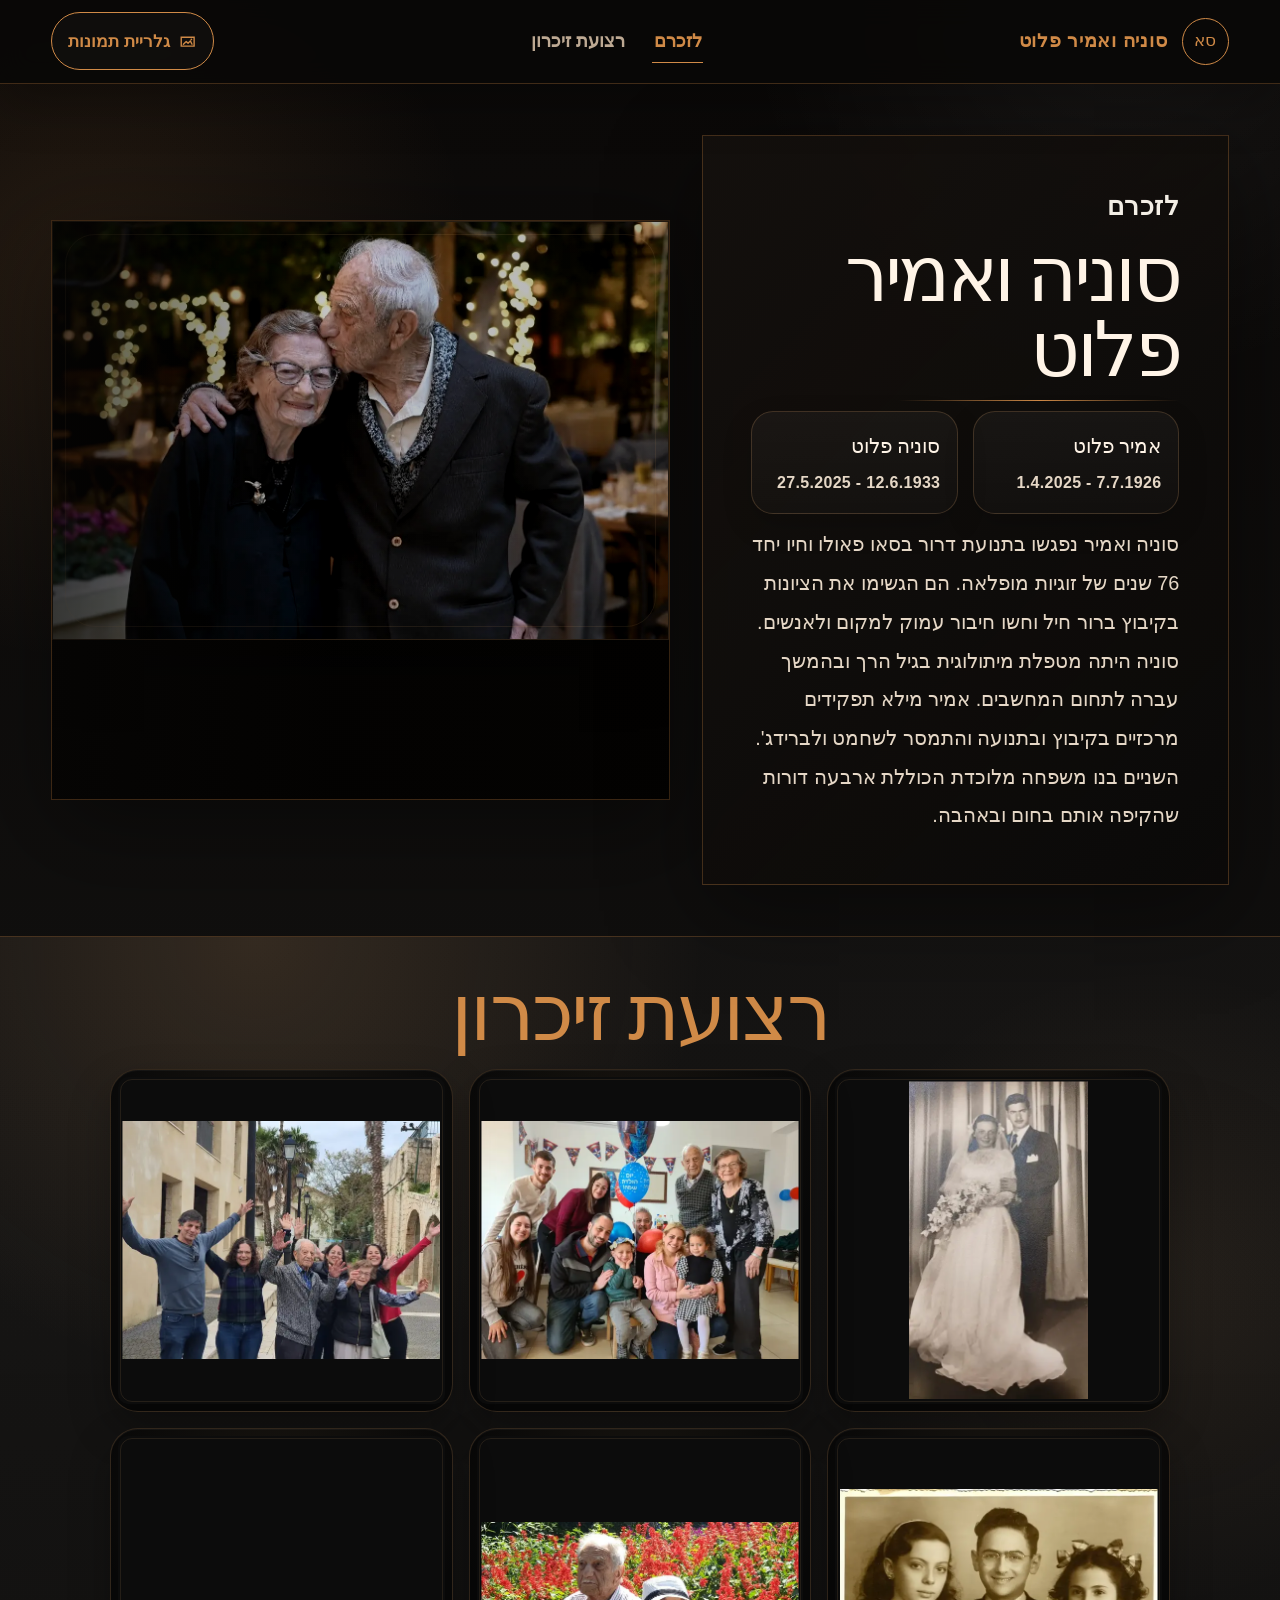
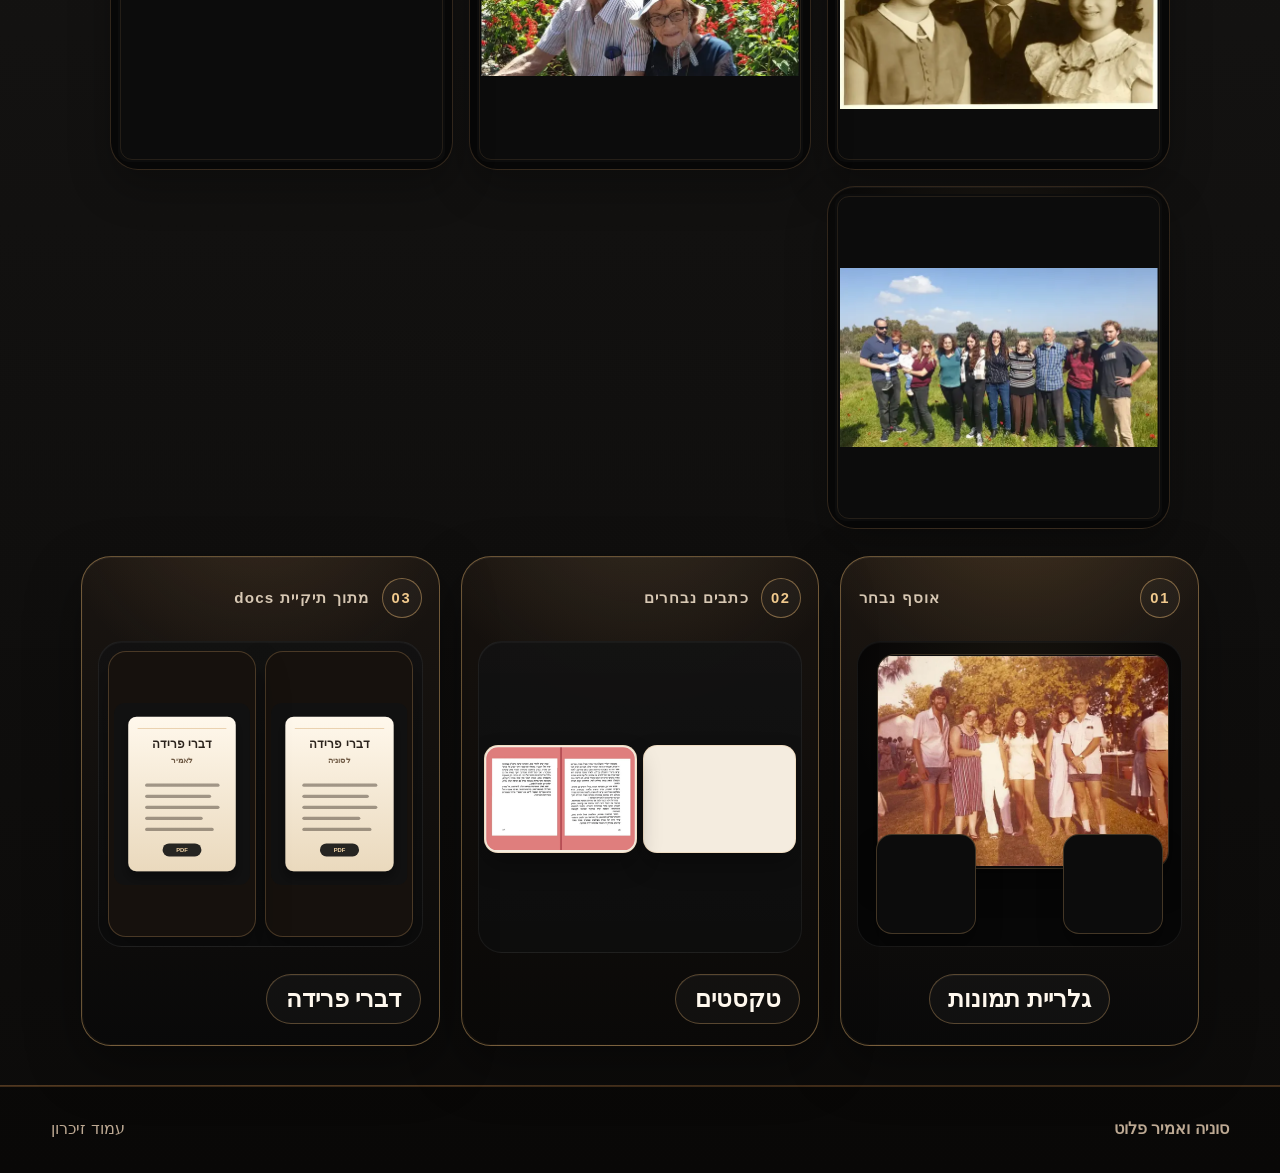
==== index.html @ 50bd8952 "Add files via upload" ====
<!DOCTYPE html>
<html dir="rtl" lang="he">
<head>
  <meta charset="utf-8"/>
  <meta name="viewport" content="width=device-width, initial-scale=1"/>
  <title>סוניה ואמיר פלוט — עמוד זיכרון</title>
  <meta name="description" content="סוניה ואמיר נפגשו בתנועת דרור בסאו פאולו וחיו יחד 76 שנים של זוגיות מופלאה. הם הגשימו את הציונות בקיבוץ ברור חיל וחשו חיבור עמוק למקום ולאנשים."/>
  <meta property="og:type" content="website" />
  <meta property="og:title" content="סוניה ואמיר פלוט — עמוד זיכרון" />
  <meta property="og:description" content="סוניה ואמיר נפגשו בתנועת דרור בסאו פאולו וחיו יחד 76 שנים של זוגיות מופלאה. הם הגשימו את הציונות בקיבוץ ברור חיל." />
  <meta property="og:image" content="https://chengolz.github.io/gersh123/assets/shared-webp/photo-24.webp" />
  <meta property="og:url" content="https://chengolz.github.io/gersh123/index.html" />
  <meta name="twitter:card" content="summary_large_image" />
  <meta name="twitter:title" content="סוניה ואמיר פלוט — עמוד זיכרון" />
  <meta name="twitter:description" content="סוניה ואמיר נפגשו בתנועת דרור בסאו פאולו וחיו יחד 76 שנים של זוגיות מופלאה. הם הגשימו את הציונות בקיבוץ ברור חיל." />
  <meta name="twitter:image" content="https://chengolz.github.io/gersh123/assets/shared-webp/photo-24.webp" />
  <link rel="stylesheet" href="assets/css/site.css"/>
  <script defer src="assets/js/site.js"></script>
</head>
<body class="theme-museum final-black-page">
<div class="site-shell">
  <a class="skip-link" href="#main">דילוג לתוכן המרכזי</a>
  <header class="site-header">
    <a class="brand" href="index.html" aria-label="דף הבית">
      <span class="brand-mark">סא</span>
      <span>סוניה ואמיר פלוט</span>
    </a>
    <nav class="site-nav" aria-label="ניווט ראשי">
      <a href="#hero" class="is-active">לזכרם</a>
      <a href="#ribbon">רצועת זיכרון</a>
    </nav>
    <a class="header-cta" href="gallery.html">
      <svg aria-hidden="true" focusable="false" viewBox="0 0 24 24"><path d="M4 6.5h16v11H4z" fill="none" stroke="currentColor" stroke-width="1.7"></path><path d="m6.7 15.2 3.5-3.4 2.3 2.2 2.8-3 2.1 4.2" fill="none" stroke="currentColor" stroke-linecap="round" stroke-linejoin="round" stroke-width="1.7"></path><circle cx="16.6" cy="9.2" fill="currentColor" r="1.1"></circle></svg>
      גלריית תמונות
    </a>
  </header>

  <main id="main" tabindex="-1">
    <section class="museum-hero hero-clean" id="hero" aria-labelledby="hero-title">
      <div class="museum-copy">
        <p class="eyebrow">לזכרם</p>
        <h1 id="hero-title">סוניה ואמיר פלוט</h1>
        <div aria-hidden="true" class="gold-line"></div>
        <div class="date-pair hero-dates-first">
          <div class="date-chip"><strong>אמיר פלוט</strong><span><time datetime="1926-07-07">7.7.1926</time> - <time datetime="2025-04-01">1.4.2025</time></span></div>
          <div class="date-chip"><strong>סוניה פלוט</strong><span><time datetime="1933-06-12">12.6.1933</time> - <time datetime="2025-05-27">27.5.2025</time></span></div>
        </div>
        <p class="lead unified-lead">סוניה ואמיר נפגשו בתנועת דרור בסאו פאולו וחיו יחד 76 שנים של זוגיות מופלאה. הם הגשימו את הציונות בקיבוץ ברור חיל וחשו חיבור עמוק למקום ולאנשים. סוניה היתה מטפלת מיתולוגית בגיל הרך ובהמשך עברה לתחום המחשבים. אמיר מילא תפקידים מרכזיים בקיבוץ ובתנועה והתמסר לשחמט ולברידג'. השניים בנו משפחה מלוכדת הכוללת ארבעה דורות שהקיפה אותם בחום ובאהבה.</p>
      </div>
      <div class="museum-cover">
        <figure class="photo-cover hero-photo ornate-frame" data-full="assets/shared-webp/photo-24.webp" tabindex="0" role="button" aria-label="הגדל תמונה: סוניה ואמיר יחד">
          <img src="assets/shared-webp/photo-24.webp" alt="סוניה ואמיר יחד" width="1275" height="866" loading="eager" decoding="async"/></figure>
</div>
    </section>

    <section id="ribbon" class="section ribbon-cards-section memory-hub-section" aria-labelledby="ribbon-title">
      <div class="container">
        <div class="section-heading">
          <h2 id="ribbon-title" class="section-title">רצועת זיכרון</h2>
        </div>
        <ul class="memory-strip-photos" aria-label="תמונות נבחרות מתוך האלבום">
          <li class="memory-strip-item"><figure class="memory-photo-small memory-item ornate-frame photo-cover" data-full="assets/shared-webp/photo-14.webp" tabindex="0" role="button" aria-label="הגדל תמונה: תמונת חתונה של סוניה ואמיר">
            <img src="assets/thumbs-webp/photo-14.webp" alt="תמונת חתונה של סוניה ואמיר" width="360" height="640" loading="lazy" decoding="async"/>
          </figure></li>
          <li class="memory-strip-item"><figure class="memory-photo-small memory-item ornate-frame photo-cover" data-full="assets/shared-webp/photo-11.webp" tabindex="0" role="button" aria-label="הגדל תמונה: מפגש משפחתי רחב">
            <img src="assets/thumbs-webp/photo-11.webp" alt="מפגש משפחתי רחב" width="640" height="480" loading="lazy" decoding="async"/>
          </figure></li>
          <li class="memory-strip-item"><figure class="memory-photo-small memory-item ornate-frame photo-cover" data-full="assets/shared-webp/photo-17.webp" tabindex="0" role="button" aria-label="הגדל תמונה: משפחה מטיילת יחד">
            <img src="assets/thumbs-webp/photo-17.webp" alt="משפחה מטיילת יחד" width="640" height="480" loading="lazy" decoding="async"/>
          </figure></li>
          <li class="memory-strip-item"><figure class="memory-photo-small memory-item ornate-frame photo-cover" data-full="assets/shared-webp/photo-19.webp" tabindex="0" role="button" aria-label="הגדל תמונה: דיוקן משפחתי ישן">
            <img src="assets/thumbs-webp/photo-19.webp" alt="דיוקן משפחתי ישן" width="640" height="443" loading="lazy" decoding="async"/>
          </figure></li>
          <li class="memory-strip-item"><figure class="memory-photo-small memory-item ornate-frame photo-cover" data-full="assets/shared-webp/photo-10.webp" tabindex="0" role="button" aria-label="הגדל תמונה: סוניה ואמיר בטיול משותף">
            <img src="assets/thumbs-webp/photo-10.webp" alt="סוניה ואמיר בטיול משותף" width="640" height="502" loading="lazy" decoding="async"/>
          </figure></li>
          <li class="memory-strip-item"><figure class="memory-photo-small memory-item ornate-frame photo-cover" data-full="assets/shared-webp/photo-13.webp" tabindex="0" role="button" aria-label="הגדל תמונה: חגיגה משפחתית">
            <img src="assets/thumbs-webp/photo-13.webp" alt="חגיגה משפחתית" width="640" height="480" loading="lazy" decoding="async"/>
          </figure></li>
          <li class="memory-strip-item"><figure class="memory-photo-small memory-item ornate-frame photo-cover" data-full="assets/shared-webp/photo-16.webp" tabindex="0" role="button" aria-label="הגדל תמונה: רגע משפחתי משותף">
            <img src="assets/thumbs-webp/photo-16.webp" alt="רגע משפחתי משותף" width="640" height="360" loading="lazy" decoding="async"/>
          </figure></li>
        </ul>

        <div class="memory-actions-center atelier-ribbon-grid" aria-label="קישורים מרכזיים">
          <a class="memory-tile action-tile memory-item atelier-card atelier-gallery-card" href="gallery.html">
            <div class="atelier-card-top">
              <span class="atelier-index" aria-hidden="true">01</span>
              <span class="atelier-kicker">אוסף נבחר</span>
            </div>
            <div class="atelier-preview atelier-gallery-preview" aria-hidden="true">
              <img class="atelier-gallery-main" src="assets/thumbs-webp/photo-18.webp" alt="" width="640" height="464" loading="lazy" decoding="async"/>
              <img class="atelier-gallery-thumb thumb-a" src="assets/thumbs-webp/photo-20.webp" alt="" width="640" height="435" loading="lazy" decoding="async"/>
              <img class="atelier-gallery-thumb thumb-b" src="assets/thumbs-webp/photo-21.webp" alt="" width="640" height="480" loading="lazy" decoding="async"/>
            </div>
            <div class="atelier-card-bottom">
              <span class="atelier-card-title">גלריית תמונות</span>
            </div>
          </a>

          <button type="button" class="memory-tile action-tile memory-item atelier-card atelier-texts-card" data-modal-target="texts-modal" aria-controls="texts-modal" aria-expanded="false">
            <div class="atelier-card-top">
              <span class="atelier-index" aria-hidden="true">02</span>
              <span class="atelier-kicker">כתבים נבחרים</span>
            </div>
            <div class="atelier-preview atelier-pages-preview" aria-hidden="true">
              <img src="assets/texts/photo-25.webp" alt="" width="1040" height="720" loading="lazy" decoding="async"/>
              <img src="assets/texts/photo-26.webp" alt="" width="1040" height="720" loading="lazy" decoding="async"/>
            </div>
            <div class="atelier-card-bottom">
              <span class="atelier-card-title">טקסטים</span>
            </div>
          </button>

          <button type="button" class="memory-tile action-tile memory-item atelier-card atelier-farewell-card" data-modal-target="farewell-modal" aria-controls="farewell-modal" aria-expanded="false">
            <div class="atelier-card-top">
              <span class="atelier-index" aria-hidden="true">03</span>
              <span class="atelier-kicker">מתוך תיקיית docs</span>
            </div>
            <div class="atelier-preview atelier-docs-preview" aria-hidden="true">
              <img class="doc-a" src="assets/docs/farewell-sonia-preview.svg" alt="" width="420" height="560" loading="lazy" decoding="async"/>
              <img class="doc-b" src="assets/docs/farewell-amir-preview.svg" alt="" width="420" height="560" loading="lazy" decoding="async"/>
            </div>
            <div class="atelier-card-bottom">
              <span class="atelier-card-title">דברי פרידה</span>
            </div>
          </button>
        </div></div>
    </section>
  </main>

  <footer class="footer">
    <div class="footer-inner">
      <strong>סוניה ואמיר פלוט</strong>
      <span>עמוד זיכרון</span>
    </div>
  </footer>
  <dialog class="memory-modal" id="texts-modal" aria-labelledby="texts-title">
    <div class="memory-modal-dialog" role="dialog" aria-modal="true" aria-labelledby="texts-title">
      <button type="button" class="memory-modal-close" data-modal-close aria-label="סגירה"><svg aria-hidden="true" fill="none" viewBox="0 0 24 24"><path d="M6 6l12 12M18 6 6 18" stroke="currentColor" stroke-linecap="round" stroke-width="2"></path></svg></button>
      <div class="memory-modal-head"><h3 id="texts-title">טקסטים</h3></div>
      <div class="memory-modal-grid writings-modal-grid">
        <figure class="photo-frame photo-contain ornate-frame writing-card" data-full="assets/texts/photo-25.webp" tabindex="0" role="button" aria-label="הגדל תמונה: מכתביו עמוד ראשון"><img src="assets/texts/photo-25.webp" alt="מכתביו עמוד ראשון" width="640" height="443" loading="lazy" decoding="async"/><figcaption class="caption-bar"><strong>מכתביו</strong><span>עמוד ראשון</span></figcaption></figure>
        <figure class="photo-frame photo-contain ornate-frame writing-card" data-full="assets/texts/photo-26.webp" tabindex="0" role="button" aria-label="הגדל תמונה: מכתביו עמוד שני"><img src="assets/texts/photo-26.webp" alt="מכתביו עמוד שני" width="640" height="443" loading="lazy" decoding="async"/><figcaption class="caption-bar"><strong>מכתביו</strong><span>עמוד שני</span></figcaption></figure>
      </div>
    
      <div class="transcript-tools" data-transcript-wrapper>
        <button type="button" class="transcript-toggle" data-transcript-toggle aria-expanded="false" aria-controls="letters-transcript">
          הצג טקסט מוקלד
        </button>
        <div class="transcript-panel" id="letters-transcript" hidden>
          <h4>תעתיק נגיש לעמודים המוצגים</h4>
          <p><strong>אמיר פלוט</strong> — חבר בקיבוץ ברור חיל. בוגר תנועת “דרור” בברזיל. עלה לארץ בשנת 1952 ומאז מילא שורה של תפקידים במסגרת הקיבוץ והתנועה הקיבוצית. יצא מטעם התנועה והמדינה לשליחויות רבות ברחבי העולם.</p>
          <p><strong>תמיד בתנועה</strong> — ספר אוטוביוגרפי המשקף את החוויה הקולקטיבית של דור השומר הצעיר, בין ההורים במזרח אירופה לבין הבנים “הצברים”. הספר מתאר את התנועה ההתיישבותית בברזיל ובארץ בצורה מרתקת, חיננית, לעיתים בגעגועים, לעיתים במעט אירוניה, וכל הזמן בהרבה אהבה.</p>
          <p><strong>תמיד בתנועה — יומן אישי במסע הציוני.</strong></p>
        </div>
      </div>

    </div>
  </dialog>

  <dialog class="memory-modal" id="farewell-modal" aria-labelledby="farewell-title">
    <div class="memory-modal-dialog" role="dialog" aria-modal="true" aria-labelledby="farewell-title">
      <button type="button" class="memory-modal-close" data-modal-close aria-label="סגירה"><svg aria-hidden="true" fill="none" viewBox="0 0 24 24"><path d="M6 6l12 12M18 6 6 18" stroke="currentColor" stroke-linecap="round" stroke-width="2"></path></svg></button>
      <div class="memory-modal-head"><h3 id="farewell-title">דברי פרידה</h3></div>
      <div class="memory-modal-grid doc-grid modal-doc-grid">
        <a class="doc-card refined-card" href="assets/docs/farewell-sonia.pdf" target="_blank" rel="noopener noreferrer">
          <span class="doc-ico"><svg aria-hidden="true" focusable="false" viewBox="0 0 24 24"><path d="M6 3.5h8l4 4v13H6z" fill="none" stroke="currentColor" stroke-width="1.7"></path><path d="M14 3.5v4h4M8.5 12h7M8.5 15h7M8.5 18h4" fill="none" stroke="currentColor" stroke-linecap="round" stroke-width="1.7"></path></svg></span>
          <strong>דברי פרידה לסוניה</strong>
          <h3>אורלי בתה</h3>
          <p>לפתיחת המסמך המלא</p>
        </a>
        <a class="doc-card refined-card" href="assets/docs/farewell-amir.pdf" target="_blank" rel="noopener noreferrer">
          <span class="doc-ico"><svg aria-hidden="true" focusable="false" viewBox="0 0 24 24"><path d="M6 3.5h8l4 4v13H6z" fill="none" stroke="currentColor" stroke-width="1.7"></path><path d="M14 3.5v4h4M8.5 12h7M8.5 15h7M8.5 18h4" fill="none" stroke="currentColor" stroke-linecap="round" stroke-width="1.7"></path></svg></span>
          <strong>דברי פרידה לאמיר</strong>
          <h3>עודד בנו</h3>
          <p>לפתיחת המסמך המלא</p>
        </a>
      </div>
    </div>
  </dialog>

  <dialog class="lightbox" data-lightbox aria-label="תצוגת תמונה מוגדלת">
    <button type="button" class="lightbox-close" data-lightbox-close aria-label="סגירת תמונה">
      <svg aria-hidden="true" fill="none" viewBox="0 0 24 24"><path d="M6 6l12 12M18 6 6 18" stroke="currentColor" stroke-linecap="round" stroke-width="2"></path></svg>
    </button>
    <img data-lightbox-img alt="תמונה מוגדלת מתוך אלבום הזיכרון" loading="lazy" decoding="async"/>
  </dialog>

  <button type="button" class="back-to-top" data-back-to-top aria-label="חזרה לראש העמוד">
    <span aria-hidden="true">↑</span>
  </button>

</div>
</body>
</html>
---- assets/css/site.css ----
:root{
  color-scheme: dark;
  --serif: Georgia, 'Times New Roman', serif;
  --sans: Arial, 'Segoe UI', sans-serif;
  --pad: clamp(1rem, 4vw, 4.5rem);
  --content: 1220px;
  --radius: 24px;
  --radius-lg: 38px;
  --shadow: 0 26px 90px rgba(0,0,0,.42);
}
*{box-sizing:border-box}
html{scroll-behavior:smooth;scroll-padding-top:100px}
html.has-lightbox{overflow:hidden}
body{margin:0;direction:rtl;text-align:right;font-family:var(--sans);line-height:1.78;background:var(--bg);color:var(--text);overflow-x:hidden}
a{color:inherit;text-decoration:none}
img{display:block;max-inline-size:100%;block-size:auto}
button{font:inherit;color:inherit}
svg{inline-size:1.12em;block-size:1.12em;vertical-align:-.18em}
.skip-link{position:absolute;inset-block-start:.8rem;inset-inline-start:.8rem;z-index:1000;transform:translateY(-160%);padding:.75rem 1rem;border-radius:999px;background:#fff;color:#111;transition:transform .18s ease}.skip-link:focus{transform:translateY(0)}
.site-shell{min-block-size:100vh;background:var(--texture)}
.site-header{position:sticky;inset-block-start:0;z-index:60;display:grid;grid-template-columns:auto 1fr auto;gap:1rem;align-items:center;padding-block:.78rem;padding-inline:var(--pad);border-block-end:1px solid var(--line);background:rgba(var(--header-rgb),.94);backdrop-filter:blur(14px);box-shadow:0 18px 50px rgba(0,0,0,.28)}
.brand{display:inline-flex;align-items:center;gap:.82rem;color:var(--accent);font-weight:900;letter-spacing:.04em;white-space:nowrap}.brand-mark{inline-size:2.95rem;block-size:2.95rem;display:grid;place-items:center;border:1px solid currentColor;border-radius:50%;font-family:var(--serif);font-weight:400;letter-spacing:0}.brand small{display:block;color:var(--muted);font-size:.72rem;font-weight:700;letter-spacing:0;line-height:1.2}.site-nav{display:flex;justify-content:center;align-items:center;gap:clamp(.65rem,2vw,2rem);color:var(--muted);font-weight:800}.site-nav a{position:relative;padding:.48rem .08rem}.site-nav a::after{content:'';position:absolute;inset-inline:0;inset-block-end:.16rem;block-size:1px;background:currentColor;transform:scaleX(0);transform-origin:center;transition:transform .2s ease}.site-nav a:hover::after,.site-nav .is-active::after{transform:scaleX(1)}.header-cta{display:inline-flex;align-items:center;gap:.5rem;border:1px solid var(--accent);padding:.78rem 1rem;border-radius:999px;color:var(--accent);font-weight:900;background:rgba(255,255,255,.025)}.header-cta:hover{background:var(--accent);color:var(--btn-text)}
.container{max-inline-size:var(--content);margin-inline:auto;padding-inline:var(--pad)}
.section{padding-block:clamp(4.2rem,8vw,7.5rem)}
.eyebrow{margin:0 0 .6rem;color:var(--accent);font-weight:900;letter-spacing:.16em;text-transform:uppercase;font-size:.82rem}
h1,h2,h3,p{margin-block-start:0}h1,h2,h3{font-family:var(--serif);font-weight:500;line-height:1.05}h1{font-size:clamp(3.7rem,8vw,8rem);letter-spacing:-.045em;margin-block-end:1rem}h2{font-size:clamp(2.4rem,5vw,5.4rem);letter-spacing:-.035em;margin-block-end:1rem}h3{font-size:clamp(1.4rem,2vw,2.1rem);margin-block-end:.55rem}.lead{font-size:clamp(1.06rem,1.6vw,1.35rem);color:var(--soft);max-inline-size:760px}.muted{color:var(--muted)}.gold-line{inline-size:min(280px,50vw);block-size:1px;background:linear-gradient(90deg,transparent,var(--accent),transparent);margin-block:1.25rem}.btn-row{display:flex;gap:.85rem;flex-wrap:wrap;margin-block-start:1.5rem}.btn{display:inline-flex;align-items:center;justify-content:center;gap:.55rem;border:1px solid var(--accent);background:var(--accent);color:var(--btn-text);padding:.92rem 1.15rem;border-radius:999px;font-weight:900;min-inline-size:150px}.btn.secondary{background:transparent;color:var(--accent)}.btn:hover{filter:brightness(1.08)}
.photo-cover,.photo-contain{margin:0;cursor:pointer}.photo-cover img{inline-size:100%;block-size:100%;object-fit:cover}.photo-contain{display:grid;place-items:center}.photo-contain img{inline-size:100%;block-size:100%;object-fit:contain}.photo-frame{position:relative;border:1px solid var(--line);background:rgba(255,255,255,.045);box-shadow:var(--shadow);overflow:hidden}.photo-frame::after{content:'';position:absolute;inset:0;pointer-events:none;background:linear-gradient(180deg,transparent,rgba(0,0,0,.24))}.caption{position:absolute;z-index:2;inset-inline:1rem;inset-block-end:1rem;padding:.75rem .9rem;border:1px solid rgba(255,255,255,.16);background:rgba(0,0,0,.48);backdrop-filter:blur(10px);color:var(--text);font-weight:900}
.doc-grid{display:grid;grid-template-columns:repeat(2,minmax(0,1fr));gap:1rem}.doc-card{display:block;position:relative;min-block-size:250px;padding:clamp(1.25rem,2.5vw,2rem);border:1px solid var(--line);border-radius:var(--radius);background:linear-gradient(135deg,rgba(255,255,255,.065),rgba(255,255,255,.025));box-shadow:var(--shadow)}.doc-card .doc-ico{inline-size:2.2rem;block-size:2.2rem;color:var(--accent);margin-block-end:1rem}.doc-card strong{display:block;color:var(--accent);margin-block-end:.4rem}.doc-card p{color:var(--soft)}.doc-card:hover{transform:translateY(-2px);transition:transform .18s ease}
.lightbox{position:fixed;inset:0;z-index:1000;display:none;place-items:center;padding:1rem;background:rgba(0,0,0,.88)}.lightbox.is-open{display:grid}.lightbox img{max-inline-size:min(96vw,1200px);max-block-size:88vh;object-fit:contain;border-radius:18px;box-shadow:0 30px 120px #000}.lightbox-close{position:fixed;inset-block-start:1rem;inset-inline-end:1rem;inline-size:3rem;block-size:3rem;border:1px solid rgba(255,255,255,.25);border-radius:50%;background:rgba(0,0,0,.45);display:grid;place-items:center;cursor:pointer}
.footer{padding:1.8rem var(--pad);border-block-start:1px solid var(--line);color:var(--muted)}.footer-inner{max-inline-size:var(--content);margin-inline:auto;display:flex;justify-content:space-between;gap:1rem;flex-wrap:wrap}

/* Museum black */
.theme-museum{--bg:#090807;--header-rgb:9,8,7;--card:#14100d;--text:#fff4e7;--soft:#e5d7c6;--muted:#bda993;--accent:#d08a47;--accent-2:#f3c079;--line:rgba(208,138,71,.28);--btn-text:#130d08;--texture:radial-gradient(circle at 7% 10%,rgba(208,138,71,.13),transparent 24rem),radial-gradient(circle at 88% 0%,rgba(255,255,255,.06),transparent 24rem),linear-gradient(180deg,#0b0908,#11100f 45%,#090807)}
.museum-hero{max-inline-size:1460px;margin-inline:auto;padding:clamp(1.4rem,4vw,4.2rem) var(--pad);display:grid;grid-template-columns:.92fr 1.08fr;gap:clamp(1rem,3vw,3rem);align-items:stretch;min-block-size:min(820px,calc(100vh - 90px))}.museum-copy{position:relative;z-index:2;align-self:center;padding:clamp(1.3rem,3.8vw,3.3rem);border:1px solid var(--line);background:linear-gradient(135deg,rgba(20,16,13,.92),rgba(9,8,7,.76));box-shadow:var(--shadow)}.museum-copy h1 span{color:var(--accent)}.museum-cover{position:relative;min-block-size:580px;border:1px solid var(--line);background:#050403;box-shadow:var(--shadow);overflow:hidden}.museum-cover .photo-cover{block-size:100%}.museum-cover img{filter:saturate(.74) contrast(1.12) brightness(.82);object-position:53% 44%}.museum-cover::after{content:'';position:absolute;inset:0;background:linear-gradient(90deg,rgba(9,8,7,.66),rgba(9,8,7,.06) 46%,rgba(9,8,7,.18));pointer-events:none}.museum-plaque{position:absolute;z-index:2;inset-inline-end:clamp(1rem,3vw,2rem);inset-block-end:clamp(1rem,3vw,2rem);max-inline-size:430px;padding:1.15rem;border:1px solid var(--line);background:rgba(9,8,7,.72);backdrop-filter:blur(10px)}
.memory-ribbon{padding-block:clamp(2.8rem,5vw,5rem);padding-inline:var(--pad);border-block:1px solid var(--line);background:linear-gradient(90deg,rgba(208,138,71,.1),rgba(255,255,255,.035),rgba(208,138,71,.1))}.ribbon-inner{max-inline-size:var(--content);margin-inline:auto;display:grid;grid-template-columns:.86fr 1.32fr .86fr;gap:1px;background:var(--line);border:1px solid var(--line)}.ribbon-panel{padding:clamp(1.25rem,3vw,2.2rem);background:var(--bg)}.ribbon-panel strong{display:block;color:var(--accent);font-family:var(--serif);font-size:clamp(1.35rem,2vw,2rem);font-weight:500}.ribbon-panel .date{display:block;color:var(--muted);margin-block-start:.25rem}.ribbon-center{text-align:center}.ribbon-center p{max-inline-size:680px;margin-inline:auto;color:var(--soft)}
.museum-waypoints{display:grid;grid-template-columns:.34fr .66fr;gap:clamp(1.5rem,4vw,4rem);align-items:start}.waypoint-aside{position:sticky;inset-block-start:110px}.waypoint-list{list-style:none;margin:0;padding:0;display:grid;gap:1rem}.waypoint-card{display:grid;grid-template-columns:5.2rem 1fr;gap:1rem;padding:1.25rem;border:1px solid var(--line);border-radius:var(--radius);background:linear-gradient(135deg,rgba(208,138,71,.09),rgba(255,255,255,.035));box-shadow:var(--shadow)}.waypoint-card time{color:var(--accent);font-weight:900}.waypoint-card p{color:var(--soft)}
.farewell-museum{background:linear-gradient(180deg,rgba(208,138,71,.07),transparent)}.farewell-layout{display:grid;grid-template-columns:1fr 1fr;gap:clamp(1rem,3vw,2.5rem);align-items:stretch}.farewell-quote{padding:clamp(1.4rem,4vw,3rem);border:1px solid var(--line);border-radius:var(--radius-lg);background:linear-gradient(135deg,rgba(255,255,255,.055),rgba(208,138,71,.06));box-shadow:var(--shadow)}.farewell-quote blockquote{margin:0;font-family:var(--serif);font-size:clamp(1.55rem,3vw,2.6rem);line-height:1.35;color:var(--text)}
.saved-moments{display:grid;grid-template-columns:1.05fr .95fr;gap:1rem;align-items:stretch}.saved-main{min-block-size:560px;border-radius:var(--radius-lg)}.saved-side{display:grid;grid-template-columns:1fr 1fr;gap:1rem}.saved-side figure{margin:0;border-radius:var(--radius);min-block-size:255px}.album-top{display:flex;align-items:end;justify-content:space-between;gap:1.5rem;flex-wrap:wrap}.album-note{max-inline-size:780px;color:var(--soft)}

/* Warm blue / plum */
.theme-warm{--bg:#101827;--header-rgb:16,24,39;--card:#1a2740;--text:#fff3e3;--soft:#e8dac8;--muted:#b8c4cf;--accent:#d9b46d;--accent-2:#86c7c2;--rose:#cc8ba0;--line:rgba(217,180,109,.28);--btn-text:#101827;--texture:radial-gradient(circle at 12% 7%,rgba(134,199,194,.20),transparent 30rem),radial-gradient(circle at 88% 10%,rgba(204,139,160,.19),transparent 28rem),linear-gradient(135deg,#0d1422,#17233c 48%,#2c1e31 100%)}
.warm-hero{padding:clamp(2rem,5vw,5.5rem) var(--pad) 0}.warm-hero-inner{max-inline-size:var(--content);margin-inline:auto;display:grid;grid-template-columns:.92fr 1.08fr;gap:clamp(1rem,4vw,4rem);align-items:center}.warm-copy{padding-block:clamp(1rem,4vw,4rem)}.warm-copy h1 span{color:var(--accent-2)}.warm-art{position:relative;min-block-size:660px;display:grid;place-items:center}.warm-art:before{content:'';position:absolute;inset:8% 6% 5% 16%;border:1px solid rgba(134,199,194,.38);border-radius:44% 56% 54% 46%;transform:rotate(8deg)}.warm-art:after{content:'';position:absolute;inset:15% 13% 12% 0;border:1px solid rgba(217,180,109,.35);border-radius:50%;transform:rotate(-10deg)}.warm-portrait{position:relative;z-index:1;inline-size:min(560px,86vw);aspect-ratio:4/5;border-radius:48% 48% 20% 20%;border:1px solid var(--line);box-shadow:var(--shadow);overflow:hidden}.warm-portrait img{object-position:55% 42%;filter:saturate(.9) contrast(1.04) brightness(.9)}.warm-badge{position:absolute;z-index:2;inset-inline-start:0;inset-block-end:8%;padding:1rem 1.15rem;border:1px solid var(--line);border-radius:22px;background:rgba(16,24,39,.82);box-shadow:var(--shadow);max-inline-size:300px}.warm-ribbon{padding-block:clamp(3rem,6vw,5rem)}.constellation{display:grid;grid-template-columns:repeat(4,minmax(0,1fr));gap:1rem}.constellation-card{position:relative;padding:1.35rem;border:1px solid var(--line);border-radius:var(--radius);background:rgba(255,255,255,.06);box-shadow:var(--shadow);min-block-size:210px}.constellation-card:before{content:'';position:absolute;inset-block-start:1rem;inset-inline-end:1rem;inline-size:.62rem;block-size:.62rem;border-radius:50%;background:var(--accent-2);box-shadow:0 0 0 .45rem rgba(134,199,194,.09)}.constellation-card p{color:var(--soft)}
.warm-waypoints{display:grid;grid-template-columns:repeat(6,minmax(0,1fr));gap:.9rem}.warm-step{position:relative;min-block-size:265px;padding:1rem;border:1px solid var(--line);border-radius:32px;background:linear-gradient(180deg,rgba(255,255,255,.07),rgba(255,255,255,.03));overflow:hidden}.warm-step:nth-child(even){transform:translateY(2.3rem)}.warm-step time{display:inline-grid;place-items:center;inline-size:3.7rem;block-size:3.7rem;border-radius:50%;background:rgba(134,199,194,.14);color:var(--accent-2);font-weight:900;margin-block-end:1rem}.warm-step p{color:var(--soft);font-size:.98rem}.farewell-warm{background:linear-gradient(180deg,rgba(134,199,194,.08),rgba(204,139,160,.06))}.farewell-cards{display:grid;grid-template-columns:.9fr 1.1fr;gap:1rem;align-items:start}.letter-note{padding:clamp(1.3rem,3vw,2.4rem);border:1px solid rgba(255,243,227,.18);border-radius:var(--radius-lg);background:rgba(255,243,227,.09);box-shadow:var(--shadow)}.warm-album{display:grid;grid-template-columns:repeat(12,1fr);gap:1rem}.warm-album figure{margin:0;border-radius:26px}.warm-album .a{grid-column:span 5;grid-row:span 2;min-block-size:540px}.warm-album .b{grid-column:span 4;min-block-size:260px}.warm-album .c{grid-column:span 3;min-block-size:260px}.warm-album .d{grid-column:span 3;min-block-size:260px}.warm-album .e{grid-column:span 4;min-block-size:260px}.warm-album .f{grid-column:span 5;min-block-size:260px}.warm-closing{padding:clamp(4rem,9vw,8rem) var(--pad);text-align:center;background:radial-gradient(circle at center,rgba(217,180,109,.13),transparent 32rem)}

/* Velvet no-waypoints */
.theme-velvet{--bg:#120d13;--header-rgb:18,13,19;--card:#211623;--text:#fff0e8;--soft:#ecd7cc;--muted:#c1a7a9;--accent:#d7a16a;--accent-2:#c77c8c;--line:rgba(215,161,106,.27);--btn-text:#1a1011;--texture:radial-gradient(circle at 18% 4%,rgba(199,124,140,.20),transparent 28rem),radial-gradient(circle at 84% 14%,rgba(215,161,106,.18),transparent 26rem),linear-gradient(160deg,#120d13,#251426 54%,#150f15)}
.velvet-hero{padding:clamp(2rem,5vw,5rem) var(--pad)}.velvet-card{max-inline-size:var(--content);margin-inline:auto;display:grid;grid-template-columns:1.08fr .92fr;gap:clamp(1rem,4vw,3rem);align-items:stretch;border:1px solid var(--line);border-radius:44px;background:linear-gradient(135deg,rgba(255,255,255,.06),rgba(255,255,255,.025));box-shadow:var(--shadow);overflow:hidden}.velvet-copy{padding:clamp(1.5rem,4vw,4rem);align-self:center}.velvet-copy h1 span{color:var(--accent-2)}.velvet-photo{min-block-size:620px}.velvet-photo img{filter:saturate(.88) contrast(1.05) brightness(.9);object-position:52% 42%}.velvet-ribbon-grid{display:grid;grid-template-columns:1fr 1fr;gap:1rem}.velvet-ribbon-card{border:1px solid var(--line);border-radius:var(--radius-lg);padding:clamp(1.3rem,3vw,2.4rem);background:rgba(255,255,255,.055);box-shadow:var(--shadow)}.velvet-ribbon-card.big{grid-column:1/-1;background:linear-gradient(135deg,rgba(215,161,106,.11),rgba(199,124,140,.09))}.velvet-farewell{background:linear-gradient(180deg,rgba(215,161,106,.08),rgba(199,124,140,.06))}.velvet-farewell-layout{display:grid;grid-template-columns:.8fr 1.2fr;gap:1rem}.velvet-album{display:grid;grid-template-columns:repeat(10,1fr);gap:1rem}.velvet-album figure{margin:0;border-radius:var(--radius)}.velvet-album .wide{grid-column:span 6;min-block-size:350px}.velvet-album .tall{grid-column:span 4;grid-row:span 2;min-block-size:710px}.velvet-album .small{grid-column:span 3;min-block-size:270px}.velvet-album .mid{grid-column:span 4;min-block-size:270px}.velvet-closing{padding:clamp(4rem,9vw,8rem) var(--pad);text-align:center;background:radial-gradient(circle at center,rgba(199,124,140,.15),transparent 30rem)}

/* Gallery page */
.gallery-hero{padding:clamp(3rem,6vw,6rem) var(--pad) clamp(1.5rem,3vw,3rem);border-block-end:1px solid var(--line)}.gallery-hero-inner{max-inline-size:var(--content);margin-inline:auto;display:grid;grid-template-columns:1fr auto;gap:1rem;align-items:end}.gallery-masonry{columns:4 240px;column-gap:1rem;padding-block:clamp(2rem,4vw,4rem)}.gallery-card{break-inside:avoid;margin:0 0 1rem;border:1px solid var(--line);border-radius:22px;overflow:hidden;background:rgba(255,255,255,.05);box-shadow:0 16px 42px rgba(0,0,0,.22);cursor:pointer}.gallery-card img{inline-size:100%;block-size:auto}.gallery-card figcaption{padding:.78rem .9rem;color:var(--soft);font-weight:800}.gallery-actions{display:flex;gap:.7rem;flex-wrap:wrap;justify-content:flex-end}
@media(max-width:1080px){.site-header{grid-template-columns:1fr auto}.site-nav{grid-column:1/-1;justify-content:flex-start;overflow-x:auto;padding-block-start:.35rem}.museum-hero,.museum-waypoints,.farewell-layout,.saved-moments,.warm-hero-inner,.farewell-cards,.velvet-card,.velvet-farewell-layout{grid-template-columns:1fr}.museum-cover,.warm-art,.velvet-photo{min-block-size:520px}.ribbon-inner{grid-template-columns:1fr}.ribbon-center{text-align:right}.constellation{grid-template-columns:repeat(2,minmax(0,1fr))}.warm-waypoints{grid-template-columns:repeat(3,minmax(0,1fr))}.warm-step:nth-child(even){transform:none}.waypoint-aside{position:static}.saved-main{min-block-size:420px}.warm-album .a,.warm-album .b,.warm-album .c,.warm-album .d,.warm-album .e,.warm-album .f{grid-column:span 6;min-block-size:300px}.velvet-album .wide,.velvet-album .tall,.velvet-album .small,.velvet-album .mid{grid-column:span 5;min-block-size:300px}.velvet-ribbon-grid{grid-template-columns:1fr}}
@media(max-width:700px){:root{--pad:1rem}.brand span:last-child{display:none}.header-cta{padding-inline:.82rem;font-size:.92rem}.site-header{gap:.6rem}.site-nav{gap:1rem;font-size:.92rem}h1{font-size:clamp(3.1rem,17vw,5.1rem)}h2{font-size:clamp(2rem,12vw,3.3rem)}.museum-hero{min-block-size:auto}.museum-cover,.warm-art,.velvet-photo{min-block-size:390px}.museum-plaque,.warm-badge{inset-inline:1rem;inset-block-end:1rem;max-inline-size:none}.doc-grid,.constellation,.saved-side,.warm-waypoints{grid-template-columns:1fr}.waypoint-card{grid-template-columns:1fr}.saved-main{min-block-size:300px}.saved-side figure{min-block-size:220px}.warm-album,.velvet-album{grid-template-columns:1fr}.warm-album .a,.warm-album .b,.warm-album .c,.warm-album .d,.warm-album .e,.warm-album .f,.velvet-album .wide,.velvet-album .tall,.velvet-album .small,.velvet-album .mid{grid-column:auto;min-block-size:260px}.section{padding-block:3.2rem}.btn-row{flex-direction:column}.btn{inline-size:100%}.footer-inner{display:grid}.gallery-hero-inner{grid-template-columns:1fr}.gallery-actions{justify-content:flex-start}.gallery-masonry{columns:1}}


/* Final concept pass: stronger production headings, less AI-like explanatory copy */
.section-heading{margin-block-end:clamp(1.2rem,2.8vw,2.2rem)}
.section-heading .section-title,.section-title{color:var(--accent);font-family:var(--serif);font-weight:500;line-height:.98;letter-spacing:-.035em;font-size:clamp(3rem,6.2vw,6.9rem);margin-block:0 .65rem;text-transform:none}
.section-title.compact-title{font-size:clamp(2.25rem,4.4vw,4.6rem)}
.section-note{margin:0;color:var(--soft);font-size:clamp(1.05rem,1.45vw,1.28rem);line-height:1.75;max-inline-size:820px}
.section-heading .eyebrow{font-size:clamp(1.15rem,2.3vw,2rem);letter-spacing:.04em;text-transform:none;margin-block-end:.35rem}
.farewell-quote .section-title,.letter-note .section-title{font-size:clamp(3rem,5.4vw,5.7rem)}
.doc-card strong{font-size:clamp(1.25rem,1.8vw,1.7rem);font-family:var(--serif);font-weight:500;color:var(--accent)}
.doc-card h3{font-family:var(--sans);font-size:clamp(1rem,1.25vw,1.2rem);font-weight:900;color:var(--text);letter-spacing:0;margin-block:.3rem .8rem}
.doc-card p{font-size:1.02rem}.warm-first .museum-copy h1 span{color:var(--accent-2)}.warm-cover img{object-position:55% 42%}.warm-first .museum-plaque{border-color:rgba(134,199,194,.33)}
.warm-waypoints{grid-template-columns:repeat(4,minmax(0,1fr))}.warm-step{min-block-size:220px}.warm-step:nth-child(even){transform:none}.velvet-ribbon-grid{grid-template-columns:repeat(2,minmax(0,1fr))}.velvet-ribbon-card.big{grid-column:auto}
@media(max-width:1080px){.warm-waypoints{grid-template-columns:repeat(2,minmax(0,1fr))}.section-heading .section-title,.section-title{font-size:clamp(2.7rem,9vw,5rem)}}
@media(max-width:700px){.section-heading .section-title,.section-title{font-size:clamp(2.45rem,14vw,4.1rem)}.section-title.compact-title{font-size:clamp(2.2rem,12vw,3.4rem)}.section-note{font-size:1.02rem}.warm-waypoints,.velvet-ribbon-grid{grid-template-columns:1fr}.museum-copy{padding:1.25rem}.museum-plaque{position:static;margin:1rem;border-inline:0;border-block:1px solid var(--line);max-inline-size:none}.museum-cover{display:flex;flex-direction:column}.museum-cover .photo-cover{min-block-size:350px}}


/* Memory ribbon replacement for the former milestones section */
.memory-strip-section{
  position:relative;
  overflow:hidden;
  background:
    radial-gradient(circle at 18% 0%, rgba(208,138,71,.11), transparent 28rem),
    linear-gradient(180deg, rgba(255,255,255,.025), rgba(208,138,71,.045));
  border-block:1px solid var(--line);
}
.memory-strip-section::before{
  content:'';
  position:absolute;
  inset-inline:var(--pad);
  inset-block-start:0;
  block-size:1px;
  background:linear-gradient(90deg,transparent,var(--accent),transparent);
  opacity:.75;
}
.memory-strip-layout{display:grid;gap:clamp(1.3rem,3vw,2.4rem)}
.memory-strip-heading{max-inline-size:920px}
.memory-preview-grid{
  display:grid;
  grid-template-columns:1.15fr .85fr .85fr;
  grid-auto-rows:minmax(210px, 16vw);
  gap:1rem;
}
.memory-preview-grid figure{
  margin:0;
  border-radius:var(--radius);
  min-block-size:210px;
}
.memory-preview-grid .preview-large{
  grid-row:span 2;
  border-radius:var(--radius-lg);
}
.memory-preview-grid .caption{
  inset-inline:1rem;
  inset-block-end:1rem;
}
.book-preview{
  display:grid;
  grid-template-columns:.82fr 1fr 1fr;
  gap:1rem;
  align-items:stretch;
  padding:clamp(1rem,2vw,1.4rem);
  border:1px solid var(--line);
  border-radius:var(--radius-lg);
  background:linear-gradient(135deg, rgba(255,255,255,.055), rgba(208,138,71,.06));
  box-shadow:var(--shadow);
}
.book-copy{
  display:flex;
  flex-direction:column;
  justify-content:center;
  padding:clamp(.6rem,1.5vw,1.2rem);
}
.book-copy h3{color:var(--text);font-size:clamp(1.75rem,3vw,3rem);margin-block:.2rem .7rem}
.book-copy p:not(.eyebrow){color:var(--soft);margin:0}
.book-page{
  position:relative;
  min-block-size:320px;
  padding:.72rem;
  border-radius:24px;
  background:rgba(255,244,231,.06);
}
.book-page img{
  inline-size:100%;
  block-size:100%;
  object-fit:contain;
  background:#efe7de;
  border-radius:16px;
}
.book-page figcaption{
  position:absolute;
  inset-inline:1.05rem;
  inset-block-end:1.05rem;
  padding:.55rem .75rem;
  border:1px solid rgba(255,244,231,.18);
  background:rgba(9,8,7,.72);
  color:var(--text);
  font-weight:900;
  border-radius:999px;
  text-align:center;
}
.strip-actions{display:flex;justify-content:flex-start}
@media(max-width:1080px){
  .memory-preview-grid{grid-template-columns:1fr 1fr;grid-auto-rows:minmax(220px, 28vw)}
  .memory-preview-grid .preview-large{grid-column:span 2;grid-row:auto;min-block-size:360px}
  .book-preview{grid-template-columns:1fr 1fr}
  .book-copy{grid-column:1/-1}
}
@media(max-width:700px){
  .memory-preview-grid{grid-template-columns:1fr;grid-auto-rows:auto}
  .memory-preview-grid .preview-large{grid-column:auto;min-block-size:260px}
  .memory-preview-grid figure{min-block-size:240px}
  .book-preview{grid-template-columns:1fr;border-radius:var(--radius);padding:1rem}
  .book-page{min-block-size:260px}
  .book-page figcaption{font-size:.9rem;inset-inline:.8rem;inset-block-end:.8rem}
}


/* ===== Black memorial final fix ===== */
.final-black-page .brand small{display:none}
.final-black-page .brand{gap:.9rem}
.final-black-page .brand span:last-child{font-size:1rem;font-weight:800;line-height:1.2}
.final-black-page .site-nav a.is-active{color:var(--accent)}
.hero-clean h1,.hero-clean h1 span{color:var(--text)!important}
.hero-clean .lead-soft{color:var(--soft);font-size:1.08rem;line-height:1.85;margin-block-start:.9rem}
.date-pair{display:grid;grid-template-columns:repeat(2,minmax(0,1fr));gap:.9rem;margin:1.2rem 0 1.4rem}
.date-chip{padding:1rem 1.05rem;border:1px solid rgba(215,161,106,.22);border-radius:22px;background:linear-gradient(180deg,rgba(255,255,255,.04),rgba(255,255,255,.02));box-shadow:0 12px 30px rgba(0,0,0,.16)}
.date-chip strong{display:block;color:var(--text);font-family:var(--serif);font-size:1.28rem;font-weight:500;margin-block-end:.28rem}
.date-chip span{display:block;color:var(--soft);font-weight:800;letter-spacing:.02em}
.hero-photo{min-block-size:640px}
.hero-plaque{max-inline-size:26rem}
.ornate-frame{position:relative;overflow:hidden;border:1px solid rgba(215,161,106,.20);box-shadow:0 24px 60px rgba(0,0,0,.28), inset 0 0 0 1px rgba(255,255,255,.05)}
.ornate-frame::after{content:'';position:absolute;inset:12px;border:1px solid rgba(215,161,106,.12);border-radius:calc(var(--radius-lg) - 8px);pointer-events:none}
.caption-pill{position:absolute;inset-inline:auto 1rem;inset-block-end:1rem;display:inline-flex;align-items:center;gap:.5rem;padding:.62rem .9rem;border-radius:999px;background:rgba(8,8,8,.72);border:1px solid rgba(215,161,106,.22);color:var(--text);font-weight:900;backdrop-filter:blur(8px)}
.caption-bar{position:absolute;inset-inline:1rem;inset-block-end:1rem;display:flex;justify-content:space-between;align-items:center;gap:.8rem;padding:.82rem 1rem;background:linear-gradient(180deg,rgba(8,8,8,.34),rgba(8,8,8,.88));border:1px solid rgba(215,161,106,.18);border-radius:18px;color:var(--text)}
.caption-bar strong{font-family:var(--serif);font-weight:500;font-size:1.18rem;color:var(--text)}
.caption-bar span{color:#e0d7ca;font-weight:700;font-size:.96rem}
.ribbon-cards-section{background:linear-gradient(180deg,rgba(255,255,255,.02),rgba(215,161,106,.05));border-block:1px solid var(--line)}
.ribbon-cards-grid{display:grid;grid-template-columns:repeat(3,minmax(0,1fr));gap:1rem}
.memory-card{display:flex;flex-direction:column;min-block-size:100%;text-decoration:none;border-radius:30px;overflow:hidden;border:1px solid rgba(215,161,106,.18);background:linear-gradient(180deg,rgba(255,255,255,.05),rgba(255,255,255,.025));box-shadow:0 20px 44px rgba(0,0,0,.22);transition:transform .2s ease,border-color .2s ease,box-shadow .2s ease}
.memory-card:hover{transform:translateY(-3px);border-color:rgba(215,161,106,.35);box-shadow:0 24px 50px rgba(0,0,0,.28)}
.memory-card-media{position:relative;min-block-size:210px;background:#13110f;display:grid;place-items:center;overflow:hidden}
.memory-card-media img{inline-size:100%;block-size:100%;object-fit:cover}
.memory-card-copy{padding:1.15rem 1.15rem 1.25rem}
.memory-card-copy h3{margin:0 0 .45rem;color:var(--text);font-family:var(--serif);font-size:2rem;font-weight:500}
.memory-card-copy p{margin:0;color:var(--soft);line-height:1.7}
.floating-tag{position:absolute;inset-inline-start:1rem;inset-block-start:1rem;padding:.45rem .78rem;border-radius:999px;background:rgba(8,8,8,.72);border:1px solid rgba(215,161,106,.22);color:var(--text);font-weight:800;font-size:.9rem}
.media-book img{object-fit:contain;background:#efe6da;padding:1rem}
.media-doc{background:radial-gradient(circle at 50% 20%,rgba(215,161,106,.20),transparent 35%),linear-gradient(180deg,#12100d,#1a1511)}
.doc-preview{display:grid;gap:.55rem;justify-items:center;text-align:center;color:var(--text);font-weight:800}
.doc-preview-ico{display:grid;place-items:center;inline-size:4.2rem;block-size:4.2rem;border-radius:50%;border:1px solid rgba(215,161,106,.22);background:rgba(255,255,255,.04)}
.doc-preview-ico svg{inline-size:1.6rem;block-size:1.6rem}
.texts-showcase{background:linear-gradient(180deg,rgba(215,161,106,.05),rgba(255,255,255,.02))}
.writings-grid{display:grid;grid-template-columns:repeat(2,minmax(0,1fr));gap:1rem}
.writing-card{min-block-size:430px;padding:1rem;background:linear-gradient(180deg,rgba(255,247,236,.09),rgba(255,247,236,.04))}
.writing-card img{inline-size:100%;block-size:100%;object-fit:contain;background:#efe7de;border-radius:18px}
.refined-card{padding:1.4rem;border-radius:26px;background:linear-gradient(180deg,rgba(255,255,255,.06),rgba(255,255,255,.03));border:1px solid rgba(215,161,106,.18);box-shadow:0 18px 42px rgba(0,0,0,.18)}
.album-refined{background:linear-gradient(180deg,rgba(255,255,255,.02),rgba(215,161,106,.05))}
.refined-gallery-grid{display:grid;grid-template-columns:1.2fr 1fr 1fr;gap:1rem;grid-auto-rows:minmax(240px,auto)}
.refined-gallery-grid .large{grid-column:span 2;grid-row:span 1;min-block-size:340px}
.refined-gallery-grid .tall{grid-row:span 2;min-block-size:640px}
.hero-tile{min-block-size:260px}
.refined-gallery-card{border-radius:24px;border-color:rgba(215,161,106,.15);background:linear-gradient(180deg,rgba(255,255,255,.05),rgba(255,255,255,.03))}
.refined-gallery-card figcaption{display:flex;align-items:center;min-block-size:3.8rem;padding:1rem 1rem;color:var(--text);font-weight:800;background:linear-gradient(180deg,rgba(255,255,255,.03),rgba(255,255,255,.015))}
.clean-gallery-hero{padding-block-end:2rem}
@media(max-width:1080px){.date-pair,.ribbon-cards-grid,.writings-grid,.refined-gallery-grid{grid-template-columns:1fr 1fr}.refined-gallery-grid .large{grid-column:span 2}.refined-gallery-grid .tall{grid-row:auto;min-block-size:320px}.hero-photo{min-block-size:520px}}
@media(max-width:700px){.date-pair,.ribbon-cards-grid,.writings-grid,.refined-gallery-grid{grid-template-columns:1fr}.refined-gallery-grid .large{grid-column:auto}.caption-bar{flex-direction:column;align-items:flex-start}.memory-card-media{min-block-size:190px}.hero-photo{min-block-size:360px}.date-chip strong{font-size:1.16rem}.caption-pill{inset-inline:1rem auto;font-size:.92rem}}


/* ===== Memory hub update ===== */
.memory-hub-grid{display:grid;grid-template-columns:repeat(4,minmax(0,1fr));gap:1rem;align-items:stretch}
.memory-tile{margin:0;min-block-size:100%;border-radius:30px;overflow:hidden}
.photo-tile{min-block-size:325px}
.action-tile{display:grid;grid-template-rows:auto auto auto 1fr;gap:.75rem;align-content:start;padding:1.15rem 1.1rem 1.25rem;border:1px solid rgba(215,161,106,.18);background:linear-gradient(180deg,rgba(255,255,255,.05),rgba(255,255,255,.025));box-shadow:0 20px 44px rgba(0,0,0,.22);text-align:right;color:var(--text);cursor:pointer;transition:transform .2s ease,border-color .2s ease,box-shadow .2s ease}
.action-tile:hover{transform:translateY(-3px);border-color:rgba(215,161,106,.35);box-shadow:0 24px 50px rgba(0,0,0,.28)}
.tile-topper{display:inline-flex;justify-self:start;padding:.42rem .72rem;border-radius:999px;background:rgba(8,8,8,.66);border:1px solid rgba(215,161,106,.18);font-size:.9rem;font-weight:900;color:var(--text)}
.tile-title{display:block;font-family:var(--serif);font-weight:500;font-size:2rem;line-height:1.05;color:var(--text)}
.tile-text{display:block;color:var(--soft);line-height:1.75;align-self:end;min-block-size:3.8em}
.tile-icon-stack{position:relative;display:block;block-size:164px;margin-block-end:.15rem}
.tile-icon-stack img{position:absolute;inline-size:66%;block-size:126px;object-fit:cover;border-radius:18px;border:1px solid rgba(215,161,106,.16);box-shadow:0 12px 24px rgba(0,0,0,.22)}
.tile-icon-stack img:nth-child(1){inset-inline-start:0;inset-block-start:18px;transform:rotate(-7deg)}
.tile-icon-stack img:nth-child(2){inset-inline-start:19%;inset-block-start:0;transform:rotate(2deg)}
.tile-icon-stack img:nth-child(3){inset-inline-start:38%;inset-block-start:26px;transform:rotate(8deg)}
.mini-page-preview{position:relative;display:block;block-size:164px}
.mini-page{position:absolute;inset-inline-start:13%;inset-block-start:10px;inline-size:52%;block-size:138px;background:#f2e7d8;border:10px solid #c7807c;border-bottom-width:24px;border-radius:10px;box-shadow:0 14px 30px rgba(0,0,0,.22)}
.mini-page::before{content:'';position:absolute;inset-inline:14px;inset-block-start:18px;block-size:2px;background:#d7c6b8;box-shadow:0 16px 0 #d7c6b8,0 32px 0 #d7c6b8,0 48px 0 #d7c6b8,0 64px 0 #d7c6b8}
.mini-page.second{inset-inline-start:40%;inset-block-start:22px;transform:rotate(1deg)}
.doc-preview-card{align-self:start;justify-items:start;text-align:right;padding:1rem;border-radius:22px;background:linear-gradient(180deg,rgba(255,255,255,.04),rgba(255,255,255,.02));border:1px solid rgba(215,161,106,.16);min-block-size:164px}
.memory-modal[hidden]{display:none}
.memory-modal{position:fixed;inset:0;z-index:90;background:rgba(0,0,0,.72);backdrop-filter:blur(10px);padding:clamp(1rem,3vw,2rem);overflow:auto}
.memory-modal-dialog{max-inline-size:min(1080px,100%);margin-inline:auto;background:linear-gradient(180deg,#171311,#0d0b09);border:1px solid rgba(215,161,106,.18);border-radius:30px;box-shadow:0 28px 70px rgba(0,0,0,.42);padding:1.2rem}
.memory-modal-wide{max-inline-size:min(1280px,100%)}
.memory-modal-head{display:flex;align-items:center;justify-content:space-between;gap:1rem;padding:.25rem .2rem 1rem}.memory-modal-head h3{margin:0;font-family:var(--serif);font-weight:500;color:var(--accent);font-size:clamp(2rem,4vw,3.7rem)}
.memory-modal-close{margin-inline-start:auto;display:grid;place-items:center;inline-size:3rem;block-size:3rem;border-radius:50%;border:1px solid rgba(215,161,106,.18);background:rgba(255,255,255,.04);color:var(--text);cursor:pointer}
.memory-modal-grid{display:grid;gap:1rem}
.photos-modal-grid{grid-template-columns:repeat(4,minmax(0,1fr))}.writings-modal-grid,.modal-doc-grid{grid-template-columns:repeat(2,minmax(0,1fr))}
.has-memory-modal,.has-lightbox{overflow:hidden}
@media(max-width:1080px){.memory-hub-grid{grid-template-columns:repeat(2,minmax(0,1fr))}.photos-modal-grid{grid-template-columns:repeat(2,minmax(0,1fr))}}
@media(max-width:700px){.memory-hub-grid,.photos-modal-grid,.writings-modal-grid,.modal-doc-grid{grid-template-columns:1fr}.photo-tile{min-block-size:260px}.tile-title{font-size:1.8rem}.tile-icon-stack,.mini-page-preview,.doc-preview-card{min-block-size:150px;block-size:auto}.memory-modal{padding:1rem}.memory-modal-dialog{padding:1rem;border-radius:24px}.memory-modal-head{align-items:flex-start;flex-direction:column}.memory-modal-head .btn{inline-size:auto}.memory-modal-close{position:sticky;inset-block-start:0;z-index:2}}


/* ===== Visual polish pass ===== */
.memory-hub-section{
  background:
    radial-gradient(circle at 20% 0%, rgba(215,161,106,.16), transparent 28rem),
    radial-gradient(circle at 90% 20%, rgba(215,161,106,.08), transparent 20rem),
    linear-gradient(180deg, rgba(255,255,255,.02), rgba(255,255,255,.01));
}
.memory-hub-grid{gap:1.15rem;align-items:stretch}
.memory-hub-grid > *{block-size:100%}
.memory-tile,
.photo-tile,
.action-tile{
  border-radius:32px;
  position:relative;
}
.photo-tile{
  min-block-size:340px;
  background:#111;
}
.photo-tile img{
  transition:transform .35s ease;
}
.photo-tile:hover img{
  transform:scale(1.03);
}
.photo-tile::before,
.action-tile::before{
  content:'';
  position:absolute;
  inset:0;
  border-radius:inherit;
  padding:1px;
  background:linear-gradient(145deg, rgba(255,255,255,.18), rgba(215,161,106,.2), rgba(255,255,255,.03));
  -webkit-mask:linear-gradient(#fff 0 0) content-box, linear-gradient(#fff 0 0);
  -webkit-mask-composite:xor;
  mask-composite:exclude;
  pointer-events:none;
}
.action-tile{
  min-block-size:340px;
  padding:1.25rem 1.2rem 1.3rem;
  background:
    linear-gradient(180deg, rgba(255,255,255,.06), rgba(255,255,255,.03)),
    radial-gradient(circle at top right, rgba(215,161,106,.16), transparent 45%);
  box-shadow:
    0 20px 46px rgba(0,0,0,.24),
    inset 0 1px 0 rgba(255,255,255,.05);
}
.action-tile:hover{
  transform:translateY(-5px);
}
.tile-topper{
  background:rgba(17,14,12,.84);
  border-color:rgba(215,161,106,.26);
  color:#f2e6d8;
}
.tile-title{
  font-size:2.15rem;
  margin-block-start:.1rem;
}
.tile-text{
  min-block-size:4.1em;
  display:flex;
  align-items:flex-end;
  font-size:1rem;
}
.tile-icon-stack,
.mini-page-preview,
.doc-preview-card{
  block-size:172px;
}
.doc-preview-card{
  align-content:center;
  background:linear-gradient(180deg, rgba(255,255,255,.045), rgba(255,255,255,.02));
}
.doc-preview-card .doc-preview-ico{
  box-shadow:0 0 0 10px rgba(215,161,106,.04);
}
.caption-bar{
  min-block-size:4.3rem;
  backdrop-filter:blur(10px);
  background:linear-gradient(180deg, rgba(8,8,8,.2), rgba(8,8,8,.88));
}
.caption-bar strong{font-size:1.12rem}
.caption-bar span{font-size:.94rem}
.section-heading .section-title{margin-block-end:.45rem}
.section-heading .section-note{max-inline-size:42rem}
.memory-modal-dialog{
  background:
    linear-gradient(180deg, rgba(23,19,17,.98), rgba(13,11,9,.98)),
    radial-gradient(circle at top right, rgba(215,161,106,.12), transparent 35%);
}
.memory-modal-head{
  border-block-end:1px solid rgba(215,161,106,.14);
  margin-block-end:1rem;
}
.memory-modal-close:hover{
  background:rgba(215,161,106,.1);
  border-color:rgba(215,161,106,.32);
}
.photos-modal-grid .photo-frame,
.writings-modal-grid .photo-frame,
.modal-doc-grid .doc-card{
  min-block-size:100%;
}
.modal-doc-grid .doc-card{
  justify-content:flex-start;
}
@media(max-width:1080px){
  .photo-tile,.action-tile{min-block-size:320px}
}
@media(max-width:700px){
  .photo-tile,.action-tile{min-block-size:290px;border-radius:26px}
  .tile-title{font-size:1.95rem}
  .caption-bar{min-block-size:auto}
}


/* ===== Black version requested refinements ===== */
.final-black-page .hero-clean .btn-row {
  display: none !important;
}
.final-black-page .hero-dates-first {
  margin-block: 1.05rem 1.2rem;
}
.final-black-page .unified-lead,
.final-black-page .museum-copy .lead,
.final-black-page .museum-copy .lead-soft {
  font-size: clamp(1.02rem, 1.12vw, 1.18rem);
  line-height: 1.9;
}
.final-black-page .unified-lead {
  max-inline-size: 43rem;
  margin-block: 0;
}
.final-black-page .memory-hub-section .section-heading {
  text-align: center;
  justify-items: center;
  margin-block-end: clamp(1.3rem, 3vw, 2.2rem);
}
.final-black-page .memory-hub-section .section-note {
  padding-inline-start: 0;
}
.final-black-page .memory-hub-section .section-note::before {
  display: none;
}

.memory-strip-photos {
  display: grid;
  grid-template-columns: repeat(4, minmax(0, 1fr));
  gap: clamp(.75rem, 1.4vw, 1.1rem);
  max-inline-size: 1040px;
  margin-inline: auto;
  margin-block-end: clamp(1.4rem, 3vw, 2.4rem);
}
.memory-photo-small {
  margin: 0;
  min-block-size: clamp(155px, 17vw, 240px);
  border-radius: 26px;
  background: rgba(255,255,255,.04);
  overflow: hidden;
}
.memory-photo-small img {
  inline-size: 100%;
  block-size: 100%;
  object-fit: cover;
}
.memory-photo-small::after {
  border-radius: 20px;
  inset: 8px;
}

.memory-actions-center {
  display: grid;
  grid-template-columns: repeat(3, minmax(220px, 320px));
  justify-content: center;
  gap: clamp(.9rem, 1.8vw, 1.25rem);
  align-items: stretch;
}
.final-black-page .memory-actions-center .action-tile {
  min-block-size: 320px;
  inline-size: 100%;
}
.final-black-page .memory-actions-center .tile-title {
  font-size: clamp(1.75rem, 2.4vw, 2.25rem);
}
.final-black-page .memory-actions-center .tile-text {
  min-block-size: 3.4em;
}
.final-black-page a.action-tile {
  text-decoration: none;
}
.final-black-page a.action-tile:focus-visible,
.final-black-page button.action-tile:focus-visible {
  outline: 3px solid var(--accent);
  outline-offset: 4px;
}

/* remove caption overlays on ribbon images */
.final-black-page .memory-photo-small .caption-bar {
  display: none !important;
}

/* if old grid remains in cached layout logic */
.final-black-page .memory-hub-grid {
  display: none;
}

@media (max-width: 1100px) {
  .memory-strip-photos {
    grid-template-columns: repeat(2, minmax(0, 1fr));
    max-inline-size: 720px;
  }
  .memory-photo-small {
    min-block-size: clamp(190px, 32vw, 270px);
  }
  .memory-actions-center {
    grid-template-columns: repeat(3, minmax(0, 1fr));
    max-inline-size: 920px;
    margin-inline: auto;
  }
  .final-black-page .memory-actions-center .action-tile {
    min-block-size: 300px;
  }
}

@media (max-width: 780px) {
  .final-black-page .museum-copy {
    padding: 1.1rem;
  }
  .final-black-page h1#hero-title {
    font-size: clamp(2.7rem, 13vw, 4.4rem);
  }
  .final-black-page .date-pair {
    grid-template-columns: 1fr;
  }
  .final-black-page .unified-lead {
    font-size: 1rem;
    line-height: 1.85;
  }
  .memory-strip-photos {
    grid-template-columns: repeat(2, minmax(0, 1fr));
    gap: .72rem;
  }
  .memory-photo-small {
    min-block-size: 180px;
    border-radius: 22px;
  }
  .memory-actions-center {
    grid-template-columns: 1fr;
    max-inline-size: 420px;
  }
  .final-black-page .memory-actions-center .action-tile {
    min-block-size: 270px;
    border-radius: 26px;
  }
  .final-black-page .memory-actions-center .tile-icon-stack,
  .final-black-page .memory-actions-center .mini-page-preview,
  .final-black-page .memory-actions-center .doc-preview-card {
    block-size: 140px;
  }
}

@media (max-width: 460px) {
  .memory-strip-photos {
    grid-template-columns: 1fr;
  }
  .memory-photo-small {
    min-block-size: 230px;
  }
  .final-black-page .memory-actions-center .action-tile {
    min-block-size: 250px;
  }
}


/* v2 cleanup: remove duplicate hero text block under main image */
.final-black-page .hero-plaque { display:none !important; }

/* v2: real preview for texts card */
.final-black-page .writing-preview-stack {
  position: relative;
  display: block;
  block-size: 150px;
  margin-block-end: .15rem;
}
.final-black-page .writing-preview-stack img {
  position: absolute;
  inline-size: 58%;
  block-size: 136px;
  object-fit: cover;
  object-position: center;
  background: #f3eadf;
  border-radius: 14px;
  border: 1px solid rgba(215,161,106,.18);
  box-shadow: 0 14px 28px rgba(0,0,0,.24);
}
.final-black-page .writing-preview-stack img:first-child {
  inset-inline-start: 12%;
  inset-block-start: 10px;
  transform: rotate(-4deg);
}
.final-black-page .writing-preview-stack img:last-child {
  inset-inline-start: 34%;
  inset-block-start: 0;
  transform: rotate(3deg);
}
@media (max-width: 780px) {
  .final-black-page .writing-preview-stack {
    block-size: 136px;
  }
  .final-black-page .writing-preview-stack img {
    block-size: 122px;
  }
}


/* ===== QA polish: lightbox transition, gallery stability, accessibility focus ===== */
.lightbox {
  opacity: 0;
  visibility: hidden;
  transition: opacity .32s ease, visibility .32s ease;
  display: flex;
  align-items: center;
  justify-content: center;
}
.lightbox.is-open {
  opacity: 1;
  visibility: visible;
}
.lightbox img {
  transform: scale(.985);
  transition: transform .32s ease;
}
.lightbox.is-open img {
  transform: scale(1);
}

.refined-gallery-card,
.gallery-card {
  break-inside: avoid;
  page-break-inside: avoid;
  -webkit-column-break-inside: avoid;
}
.refined-gallery-card img,
.gallery-card img {
  width: 100%;
  height: auto;
  background: #111;
  display: block;
}
.refined-gallery-card:focus-within,
.gallery-card:focus-within,
[data-full]:focus-visible,
button:focus-visible,
a:focus-visible {
  outline: 3px solid var(--accent);
  outline-offset: 4px;
}

.memory-modal {
  opacity: 0;
  visibility: hidden;
  transition: opacity .28s ease, visibility .28s ease;
}
.memory-modal.is-open {
  opacity: 1;
  visibility: visible;
}

.final-black-page .museum-cover {
  filter: saturate(.96) contrast(1.02);
}
.final-black-page .memory-photo-small {
  box-shadow: 0 18px 42px rgba(0,0,0,.28), inset 0 1px 0 rgba(255,255,255,.04);
}
@media (prefers-reduced-motion: reduce) {
  .lightbox,
  .lightbox img,
  .memory-modal,
  .gallery-card,
  .refined-gallery-card,
  .photo-tile img {
    transition: none !important;
  }
}


/* ===== Final QA polish ===== */
.lightbox {
  opacity: 0;
  visibility: hidden;
  transition: opacity .32s ease, visibility .32s ease;
  display: flex;
  align-items: center;
  justify-content: center;
}
.lightbox.is-open {
  opacity: 1;
  visibility: visible;
}
.lightbox img {
  transform: scale(.985);
  transition: transform .32s ease;
}
.lightbox.is-open img {
  transform: scale(1);
}

.memory-modal {
  opacity: 0;
  visibility: hidden;
  transition: opacity .28s ease, visibility .28s ease;
}
.memory-modal.is-open {
  opacity: 1;
  visibility: visible;
}

.refined-gallery-card,
.gallery-card {
  break-inside: avoid;
  page-break-inside: avoid;
  -webkit-column-break-inside: avoid;
}
.refined-gallery-card img,
.gallery-card img,
.memory-photo-small img {
  width: 100%;
  background-color: #111;
  display: block;
}
.refined-gallery-card img,
.gallery-card img {
  height: auto;
}
.memory-photo-small img {
  height: 100%;
  object-fit: cover;
}

[data-full] {
  cursor: zoom-in;
}
[data-full]:focus-visible,
button:focus-visible,
a:focus-visible {
  outline: 3px solid var(--accent);
  outline-offset: 4px;
}

@supports (aspect-ratio: 1 / 1) {
  .refined-gallery-card img,
  .gallery-card img {
    aspect-ratio: auto;
  }
}

.final-black-page .memory-photo-small {
  box-shadow: 0 18px 42px rgba(0,0,0,.28), inset 0 1px 0 rgba(255,255,255,.04);
}

@media (prefers-reduced-motion: reduce) {
  .lightbox,
  .lightbox img,
  .memory-modal,
  .gallery-card,
  .refined-gallery-card {
    transition: none !important;
  }
}


/* ===== Final ultra-clean validation polish ===== */
.refined-gallery-card,
.gallery-card {
  break-inside: avoid;
  page-break-inside: avoid;
  -webkit-column-break-inside: avoid;
}

.refined-gallery-card img,
.memory-photo-small img,
.writing-card img {
  width: 100%;
  background-color: #121212;
  display: block;
}

.refined-gallery-card img,
.gallery-card img,
.writing-card img {
  height: auto;
}

.memory-photo-small img {
  height: 100%;
  object-fit: cover;
}

@supports (aspect-ratio: 1 / 1) {
  .refined-gallery-card img,
  .gallery-card img,
  .writing-card img {
    aspect-ratio: auto;
  }
}

.memory-modal,
.lightbox {
  opacity: 0;
  visibility: hidden;
  transition: opacity .25s ease-in-out, visibility .25s ease-in-out;
}

.memory-modal.is-open,
.lightbox.is-open {
  opacity: 1;
  visibility: visible;
}

.action-tile {
  transition: transform .2s ease, border-color .2s ease, box-shadow .2s ease;
}

.action-tile:hover {
  transform: translateY(-4px);
  border-color: var(--accent);
  box-shadow: 0 8px 24px rgba(0, 0, 0, .4);
}

@media (prefers-reduced-motion: reduce) {
  .memory-modal,
  .lightbox,
  .action-tile {
    transition: none !important;
  }
}


/* ===== Mobile: main image first, then text ===== */
@media (max-width: 780px) {
  .final-black-page .museum-hero {
    display: flex;
    flex-direction: column;
  }

  .final-black-page .museum-cover,
  .final-black-page .hero-photo {
    order: 1;
  }

  .final-black-page .museum-copy {
    order: 2;
  }
}


/* ===== Requested refinements: compact square photo strip and cleaner action cards ===== */

/* remove white subtitles under memory section */
.final-black-page .memory-hub-section .section-note {
  display: none !important;
}

/* smaller square photo grid: 7 images */
.final-black-page .memory-strip-photos {
  grid-template-columns: repeat(7, minmax(0, 1fr));
  max-inline-size: 980px;
  gap: .65rem;
  margin-block-end: clamp(1.4rem, 2.4vw, 2rem);
}

.final-black-page .memory-photo-small {
  aspect-ratio: 1 / 1;
  min-block-size: auto !important;
  block-size: auto;
  border-radius: 20px;
}

.final-black-page .memory-photo-small img {
  inline-size: 100%;
  block-size: 100%;
  aspect-ratio: 1 / 1;
  object-fit: cover;
}

.final-black-page .memory-photo-small::after {
  inset: 6px;
  border-radius: 15px;
}

/* action cards: no repeated top labels and no white subtitles */
.final-black-page .memory-actions-center .action-tile {
  justify-content: center;
  align-content: center;
  gap: .85rem;
  min-block-size: 285px;
}

.final-black-page .memory-actions-center .tile-topper,
.final-black-page .memory-actions-center .tile-text {
  display: none !important;
}

.final-black-page .memory-actions-center .tile-title {
  margin-block-start: .15rem;
  text-align: center;
  line-height: 1.1;
}

/* real visual text preview for farewell card instead of written names */
.final-black-page .farewell-text-preview {
  position: relative;
  display: block;
  inline-size: min(210px, 80%);
  block-size: 136px;
  margin-inline: auto;
}

.final-black-page .farewell-text-preview .preview-page {
  position: absolute;
  inset-block-start: 10px;
  inset-inline-start: 14%;
  inline-size: 54%;
  block-size: 118px;
  padding: 16px 12px;
  border-radius: 14px;
  background: linear-gradient(180deg, rgba(255,248,237,.96), rgba(229,214,192,.96));
  border: 1px solid rgba(215,161,106,.28);
  box-shadow: 0 14px 28px rgba(0,0,0,.28);
  transform: rotate(-4deg);
}

.final-black-page .farewell-text-preview .preview-page.second {
  inset-inline-start: 38%;
  inset-block-start: 0;
  transform: rotate(4deg);
}

.final-black-page .farewell-text-preview .preview-page span {
  display: block;
  block-size: 5px;
  border-radius: 999px;
  margin-block-end: 9px;
  background: rgba(45,35,27,.32);
}

.final-black-page .farewell-text-preview .preview-page span:nth-child(2) { inline-size: 82%; }
.final-black-page .farewell-text-preview .preview-page span:nth-child(3) { inline-size: 92%; }
.final-black-page .farewell-text-preview .preview-page span:nth-child(4) { inline-size: 68%; }
.final-black-page .farewell-text-preview .preview-page span:nth-child(5) { inline-size: 76%; }

@media (max-width: 1100px) {
  .final-black-page .memory-strip-photos {
    grid-template-columns: repeat(4, minmax(0, 1fr));
    max-inline-size: 680px;
  }
}

@media (max-width: 780px) {
  .final-black-page .memory-strip-photos {
    grid-template-columns: repeat(3, minmax(0, 1fr));
    max-inline-size: 430px;
    gap: .55rem;
  }

  .final-black-page .memory-photo-small {
    border-radius: 17px;
  }

  .final-black-page .memory-actions-center .action-tile {
    min-block-size: 245px;
  }
}

@media (max-width: 420px) {
  .final-black-page .memory-strip-photos {
    grid-template-columns: repeat(2, minmax(0, 1fr));
    max-inline-size: 310px;
  }
}


/* ===== Final requested polish v2 ===== */
.final-black-page #hero-title{
  font-size: clamp(3rem, 5.4vw, 4.6rem);
  line-height: .98;
  margin-block-end: .45rem;
}
.final-black-page .gold-line{
  margin-block: .55rem .8rem;
}
.final-black-page .hero-dates-first{
  margin-block: .55rem .85rem;
}
.final-black-page .unified-lead,
.final-black-page .museum-copy .lead,
.final-black-page .museum-copy .lead-soft{
  font-size: clamp(1.12rem, 1.22vw, 1.28rem);
  line-height: 1.95;
  max-inline-size: 46rem;
}
.final-black-page .museum-copy{
  gap: .6rem;
}
.final-black-page .memory-hub-section .section-note{display:none !important;}
.final-black-page .memory-hub-section .section-heading{margin-block-end: 1rem;}

.final-black-page .memory-strip-photos{
  grid-template-columns: repeat(7, minmax(0, 1fr));
  max-inline-size: 840px;
  gap: .52rem;
}
.final-black-page .memory-photo-small{
  border-radius: 18px;
}
.final-black-page .memory-photo-small::after{inset:5px;border-radius:13px;}

.final-black-page .memory-actions-center .action-tile{
  min-block-size: 270px;
  padding-block: 1.15rem 1.25rem;
}
.final-black-page .memory-actions-center .tile-topper,
.final-black-page .memory-actions-center .tile-text{display:none !important;}
.final-black-page .memory-actions-center .tile-title{
  font-size: clamp(1.7rem,2.2vw,2rem);
  margin-block-start: 0;
}

/* Middle card clean paper preview */
.final-black-page .writing-paper-preview{
  position: relative;
  display:block;
  inline-size:min(210px,80%);
  block-size:130px;
  margin-inline:auto;
}
.final-black-page .writing-paper-preview .preview-sheet{
  position:absolute;
  inset-inline-start:20%;
  inset-block-start:8px;
  inline-size:50%;
  block-size:114px;
  border-radius:14px;
  background:linear-gradient(180deg, rgba(251,244,235,.96), rgba(232,220,202,.96));
  border:1px solid rgba(215,161,106,.26);
  box-shadow:0 14px 28px rgba(0,0,0,.28);
  transform:rotate(-4deg);
}
.final-black-page .writing-paper-preview .preview-sheet::before{
  content:'';
  position:absolute;
  inset:16px 12px auto 12px;
  block-size:5px;
  border-radius:999px;
  background:rgba(45,35,27,.28);
  box-shadow:0 14px 0 rgba(45,35,27,.28), 0 28px 0 rgba(45,35,27,.28), 0 42px 0 rgba(45,35,27,.28), -8px 56px 0 rgba(45,35,27,.22);
}
.final-black-page .writing-paper-preview .preview-sheet.second{
  inset-inline-start:36%;
  inset-block-start:0;
  transform:rotate(4deg);
}

/* Farewell card uses actual image previews of text pages */
.final-black-page .farewell-image-preview{
  position:relative;
  display:block;
  inline-size:min(210px,80%);
  block-size:136px;
  margin-inline:auto;
}
.final-black-page .farewell-image-preview img{
  position:absolute;
  inline-size:54%;
  block-size:118px;
  object-fit:cover;
  background:#f3eadf;
  border-radius:14px;
  border:1px solid rgba(215,161,106,.28);
  box-shadow:0 14px 28px rgba(0,0,0,.28);
}
.final-black-page .farewell-image-preview img:first-child{
  inset-inline-start:14%;
  inset-block-start:10px;
  transform:rotate(-4deg);
}
.final-black-page .farewell-image-preview img:last-child{
  inset-inline-start:38%;
  inset-block-start:0;
  transform:rotate(4deg);
}

@media (max-width: 1100px){
  .final-black-page .memory-strip-photos{grid-template-columns:repeat(4,minmax(0,1fr));max-inline-size:560px;}
}
@media (max-width: 780px){
  .final-black-page #hero-title{font-size: clamp(2.45rem, 10vw, 3.55rem); margin-block-end:.35rem;}
  .final-black-page .gold-line{margin-block:.4rem .65rem;}
  .final-black-page .hero-dates-first{margin-block:.45rem .7rem;}
  .final-black-page .unified-lead{font-size:1.06rem;line-height:1.88;}
  .final-black-page .memory-strip-photos{grid-template-columns:repeat(3,minmax(0,1fr));max-inline-size:340px;gap:.45rem;}
  .final-black-page .memory-photo-small{border-radius:15px;}
  .final-black-page .memory-actions-center .action-tile{min-block-size:232px;}
}
@media (max-width: 420px){
  .final-black-page .memory-strip-photos{grid-template-columns:repeat(2,minmax(0,1fr));max-inline-size:240px;}
}


/* ===== Mobile responsiveness + zoomed-out preview images ===== */

/* Make the main sections more resilient on small screens */
.final-black-page .museum-hero {
  gap: clamp(1rem, 3vw, 2rem);
}

.final-black-page .memory-actions-center {
  display: grid;
  grid-template-columns: repeat(3, minmax(0, 1fr));
  gap: 1rem;
  align-items: stretch;
  justify-content: center;
}

.final-black-page .memory-actions-center .action-tile {
  inline-size: 100%;
  min-inline-size: 0;
}

/* Image strip previews: show the FULL image instead of cropping */
.final-black-page .memory-photo-small {
  aspect-ratio: 1 / 1;
  overflow: hidden;
  background:
    radial-gradient(circle at center, rgba(255,255,255,.04), rgba(255,255,255,.015)),
    #141414;
  padding: 8px;
}

.final-black-page .memory-photo-small img {
  inline-size: 100%;
  block-size: 100%;
  object-fit: contain !important;
  object-position: center;
  aspect-ratio: 1 / 1;
  background: #141414;
  border-radius: 12px;
}

/* Gallery card preview stack */
.final-black-page .tile-icon-stack {
  display: block;
  position: relative;
  inline-size: min(220px, 82%);
  block-size: 138px;
  margin-inline: auto;
}

.final-black-page .tile-icon-stack img {
  position: absolute;
  inline-size: 56%;
  block-size: 118px;
  object-fit: contain;
  object-position: center;
  background: #171717;
  border-radius: 14px;
  border: 1px solid rgba(215,161,106,.18);
  box-shadow: 0 14px 28px rgba(0,0,0,.28);
  padding: 6px;
}

.final-black-page .tile-icon-stack img:nth-child(1) {
  inset-inline-start: 12%;
  inset-block-start: 12px;
  transform: rotate(-5deg);
}
.final-black-page .tile-icon-stack img:nth-child(2) {
  inset-inline-start: 28%;
  inset-block-start: 2px;
  transform: rotate(2deg);
}
.final-black-page .tile-icon-stack img:nth-child(3) {
  inset-inline-start: 44%;
  inset-block-start: 16px;
  transform: rotate(6deg);
}

/* Farewell preview images: show full page previews */
.final-black-page .farewell-image-preview img {
  object-fit: contain !important;
  object-position: center;
  background: #f3eadf;
  padding: 6px;
}

/* Lightly reduce hero title and improve text readability on all screens */
.final-black-page #hero-title {
  margin-block-end: .28rem;
}
.final-black-page .unified-lead {
  max-inline-size: 48rem;
}

/* Medium screens */
@media (max-width: 1100px) {
  .final-black-page .memory-strip-photos {
    grid-template-columns: repeat(4, minmax(0, 1fr));
    max-inline-size: 520px;
  }

  .final-black-page .memory-actions-center {
    grid-template-columns: repeat(3, minmax(180px, 1fr));
    max-inline-size: 920px;
    margin-inline: auto;
  }
}

/* Tablet and mobile */
@media (max-width: 780px) {
  .final-black-page .museum-hero {
    display: flex;
    flex-direction: column;
    gap: 1rem;
  }

  .final-black-page .museum-cover,
  .final-black-page .hero-photo {
    order: 1;
  }

  .final-black-page .museum-copy {
    order: 2;
    padding: 1rem;
  }

  .final-black-page #hero-title {
    font-size: clamp(2.35rem, 9.5vw, 3.35rem);
  }

  .final-black-page .unified-lead {
    font-size: 1.08rem;
    line-height: 1.88;
  }

  .final-black-page .memory-strip-photos {
    grid-template-columns: repeat(3, minmax(0, 1fr));
    max-inline-size: 330px;
    gap: .45rem;
  }

  .final-black-page .memory-photo-small {
    padding: 6px;
    border-radius: 14px;
  }

  .final-black-page .memory-photo-small img {
    border-radius: 10px;
  }

  .final-black-page .memory-actions-center {
    grid-template-columns: 1fr;
    max-inline-size: 420px;
    gap: .85rem;
  }

  .final-black-page .memory-actions-center .action-tile {
    min-block-size: 220px;
    padding: 1rem;
  }

  .final-black-page .tile-icon-stack,
  .final-black-page .writing-paper-preview,
  .final-black-page .farewell-image-preview {
    inline-size: min(210px, 84%);
    block-size: 126px;
  }
}

/* Small phones */
@media (max-width: 420px) {
  .final-black-page .memory-strip-photos {
    grid-template-columns: repeat(2, minmax(0, 1fr));
    max-inline-size: 230px;
  }

  .final-black-page .memory-actions-center {
    max-inline-size: 100%;
  }

  .final-black-page .memory-actions-center .action-tile {
    min-block-size: 210px;
  }

  .final-black-page .tile-icon-stack,
  .final-black-page .writing-paper-preview,
  .final-black-page .farewell-image-preview {
    inline-size: min(190px, 88%);
  }
}


/* ===== Accessible dialog + responsive memory strip upgrade ===== */
.memory-strip-photos {
  list-style: none;
  padding: 0;
}

.memory-strip-item {
  margin: 0;
}

.memory-strip-item .memory-photo-small {
  inline-size: 100%;
}

.memory-item {
  opacity: 0;
  transform: translateY(14px);
  transition: opacity .55s ease, transform .55s ease, border-color .2s ease, box-shadow .2s ease;
}

.memory-item.fade-in-visible {
  opacity: 1;
  transform: translateY(0);
}

dialog.memory-modal,
dialog.lightbox {
  border: 0;
  padding: 0;
  color: inherit;
  background: transparent;
}

dialog.memory-modal::backdrop,
dialog.lightbox::backdrop {
  background: rgba(0, 0, 0, .88);
  backdrop-filter: blur(10px);
}

dialog.memory-modal[open],
dialog.lightbox[open] {
  opacity: 1;
  visibility: visible;
}

dialog.lightbox[open] {
  display: flex;
  align-items: center;
  justify-content: center;
  max-inline-size: 100vw;
  max-block-size: 100vh;
}

dialog.memory-modal[open] {
  max-inline-size: min(960px, calc(100vw - 1.2rem));
  max-block-size: min(88vh, 900px);
  overflow: auto;
}

dialog.lightbox img {
  max-inline-size: min(92vw, 1200px);
  max-block-size: 84vh;
  object-fit: contain;
}

.final-black-page .memory-photo-small img,
.final-black-page .tile-icon-stack img,
.final-black-page .farewell-image-preview img,
.final-black-page .writing-preview-stack img,
.final-black-page .writing-card img {
  object-fit: contain !important;
  object-position: center;
}

@media (max-width: 780px) {
  .final-black-page .memory-strip-photos {
    display: flex;
    overflow-x: auto;
    gap: .6rem;
    max-inline-size: 100%;
    padding-block: .15rem .75rem;
    padding-inline: .25rem;
    scroll-snap-type: x mandatory;
    -webkit-overflow-scrolling: touch;
  }

  .final-black-page .memory-strip-item {
    flex: 0 0 clamp(96px, 30vw, 132px);
    scroll-snap-align: center;
  }

  .final-black-page .memory-photo-small {
    aspect-ratio: 1 / 1;
    padding: 6px;
    background: #141414;
  }

  .final-black-page .memory-actions-center {
    grid-template-columns: 1fr;
    max-inline-size: 420px;
    margin-inline: auto;
  }

  dialog.memory-modal[open] {
    max-inline-size: calc(100vw - .8rem);
    max-block-size: 88vh;
  }
}

@media (max-width: 420px) {
  .final-black-page .memory-strip-item {
    flex-basis: 112px;
  }

  .final-black-page .memory-actions-center .action-tile {
    min-block-size: 205px;
  }
}

@media (prefers-reduced-motion: reduce) {
  .memory-item {
    opacity: 1 !important;
    transform: none !important;
    transition: none !important;
  }
}


/* ===== Final requested refinements: tighter hero, compact square memories, clean cards ===== */

/* Hero: smaller title, larger readable text, less vertical gap */
.final-black-page #hero-title {
  font-size: clamp(2.8rem, 5.15vw, 4.45rem) !important;
  line-height: .98;
  margin-block-end: .28rem !important;
}

.final-black-page .gold-line {
  margin-block: .45rem .62rem !important;
}

.final-black-page .hero-dates-first {
  margin-block: .5rem .72rem !important;
}

.final-black-page .unified-lead,
.final-black-page .museum-copy .lead,
.final-black-page .museum-copy .lead-soft {
  font-size: clamp(1.12rem, 1.26vw, 1.3rem) !important;
  line-height: 1.92 !important;
  max-inline-size: 48rem;
}

.final-black-page .museum-copy {
  gap: .45rem;
}

/* Remove white subtitles under section/cards */
.final-black-page .memory-hub-section .section-note,
.final-black-page .memory-actions-center .tile-topper,
.final-black-page .memory-actions-center .tile-text {
  display: none !important;
}

.final-black-page .memory-hub-section .section-heading {
  margin-block-end: .85rem !important;
}

/* Compact square preview strip: 7 photos, smaller, fully visible */
.final-black-page .memory-strip-photos {
  display: grid !important;
  grid-template-columns: repeat(7, minmax(0, 1fr)) !important;
  max-inline-size: 820px !important;
  gap: .48rem !important;
  margin-inline: auto;
  margin-block-end: clamp(1.2rem, 2.1vw, 1.8rem);
  list-style: none;
  padding: 0;
}

.final-black-page .memory-strip-item {
  margin: 0;
  min-inline-size: 0;
}

.final-black-page .memory-photo-small {
  aspect-ratio: 1 / 1 !important;
  block-size: auto !important;
  min-block-size: auto !important;
  padding: 7px !important;
  border-radius: 16px !important;
  background:
    radial-gradient(circle at center, rgba(255,255,255,.045), rgba(255,255,255,.015)),
    #141414;
}

.final-black-page .memory-photo-small img {
  inline-size: 100% !important;
  block-size: 100% !important;
  aspect-ratio: 1 / 1 !important;
  object-fit: contain !important;
  object-position: center !important;
  border-radius: 10px;
  background: #141414;
}

.final-black-page .memory-photo-small::after {
  inset: 5px !important;
  border-radius: 12px !important;
}

/* Clean 3 action cards: no duplicate top title, no subtitles; aligned titles */
.final-black-page .memory-actions-center {
  align-items: stretch;
}

.final-black-page .memory-actions-center .action-tile {
  min-block-size: 255px !important;
  padding: 1.05rem 1rem 1.15rem !important;
  align-content: center;
  justify-content: center;
  gap: .78rem !important;
}

.final-black-page .memory-actions-center .tile-title {
  font-size: clamp(1.68rem, 2.1vw, 1.95rem) !important;
  line-height: 1.1;
  text-align: center;
  margin: 0 !important;
}

/* Actual image preview for farewell card */
.final-black-page .farewell-image-preview {
  position: relative;
  display: block;
  inline-size: min(210px, 82%);
  block-size: 130px;
  margin-inline: auto;
}

.final-black-page .farewell-image-preview img {
  position: absolute;
  inline-size: 54%;
  block-size: 116px;
  object-fit: contain !important;
  object-position: center;
  background: #f3eadf;
  padding: 5px;
  border-radius: 14px;
  border: 1px solid rgba(215,161,106,.28);
  box-shadow: 0 14px 28px rgba(0,0,0,.28);
}

.final-black-page .farewell-image-preview img:first-child {
  inset-inline-start: 14%;
  inset-block-start: 10px;
  transform: rotate(-4deg);
}

.final-black-page .farewell-image-preview img:last-child {
  inset-inline-start: 38%;
  inset-block-start: 0;
  transform: rotate(4deg);
}

/* Mobile responsiveness */
@media (max-width: 1100px) {
  .final-black-page .memory-strip-photos {
    grid-template-columns: repeat(4, minmax(0, 1fr)) !important;
    max-inline-size: 520px !important;
  }
}

@media (max-width: 780px) {
  .final-black-page #hero-title {
    font-size: clamp(2.35rem, 9vw, 3.3rem) !important;
  }

  .final-black-page .unified-lead,
  .final-black-page .museum-copy .lead,
  .final-black-page .museum-copy .lead-soft {
    font-size: 1.08rem !important;
    line-height: 1.86 !important;
  }

  .final-black-page .memory-strip-photos {
    display: flex !important;
    overflow-x: auto;
    max-inline-size: 100% !important;
    gap: .55rem !important;
    padding-block: .1rem .7rem !important;
    padding-inline: .25rem !important;
    scroll-snap-type: x mandatory;
    -webkit-overflow-scrolling: touch;
  }

  .final-black-page .memory-strip-item {
    flex: 0 0 clamp(96px, 30vw, 128px);
    scroll-snap-align: center;
  }

  .final-black-page .memory-photo-small {
    padding: 6px !important;
    border-radius: 14px !important;
  }

  .final-black-page .memory-actions-center {
    grid-template-columns: 1fr !important;
    max-inline-size: 420px;
    margin-inline: auto;
  }

  .final-black-page .memory-actions-center .action-tile {
    min-block-size: 218px !important;
  }

  .final-black-page .tile-icon-stack,
  .final-black-page .writing-paper-preview,
  .final-black-page .farewell-image-preview,
  .final-black-page .writing-preview-stack {
    inline-size: min(205px, 84%) !important;
    block-size: 124px !important;
  }
}

@media (max-width: 420px) {
  .final-black-page .memory-strip-item {
    flex-basis: 108px;
  }

  .final-black-page .memory-actions-center .action-tile {
    min-block-size: 205px !important;
  }
}


/* ===== Better design for the 3 central memory cards ===== */
.final-black-page .premium-memory-actions {
  display: grid !important;
  grid-template-columns: repeat(3, minmax(220px, 310px)) !important;
  justify-content: center;
  align-items: stretch;
  gap: clamp(.9rem, 1.8vw, 1.25rem);
  max-inline-size: 1060px;
  margin-inline: auto;
  margin-block-start: .25rem;
}

.final-black-page .premium-action-card {
  position: relative;
  isolation: isolate;
  display: grid !important;
  grid-template-rows: 1fr auto;
  align-items: center;
  justify-items: center;
  min-block-size: 245px !important;
  padding: 1.15rem 1.1rem 1.2rem !important;
  border-radius: 30px !important;
  overflow: hidden;
  text-decoration: none !important;
  background:
    radial-gradient(circle at 50% 0%, rgba(212, 166, 106, .16), transparent 45%),
    linear-gradient(180deg, rgba(30, 28, 24, .94), rgba(12, 12, 12, .98)) !important;
  border: 1px solid rgba(212, 166, 106, .38) !important;
  box-shadow:
    0 26px 60px rgba(0,0,0,.28),
    inset 0 1px 0 rgba(255,255,255,.045) !important;
  cursor: pointer;
}

.final-black-page .premium-action-card::before {
  content: "";
  position: absolute;
  inset: 12px;
  border: 1px solid rgba(212, 166, 106, .16);
  border-radius: 22px;
  pointer-events: none;
  z-index: -1;
}

.final-black-page .premium-action-card::after {
  content: "";
  position: absolute;
  inset-inline: 24%;
  inset-block-end: 0;
  block-size: 1px;
  background: linear-gradient(90deg, transparent, rgba(230, 187, 125, .9), transparent);
  opacity: .65;
}

.final-black-page .premium-action-card:hover {
  transform: translateY(-4px);
  border-color: rgba(230, 187, 125, .72) !important;
  box-shadow:
    0 34px 75px rgba(0,0,0,.42),
    0 0 0 1px rgba(230,187,125,.08),
    inset 0 1px 0 rgba(255,255,255,.06) !important;
}

.final-black-page .premium-card-visual {
  position: relative;
  display: block;
  inline-size: min(190px, 78%);
  block-size: 128px;
  margin-inline: auto;
  margin-block: .1rem .9rem;
}

/* Gallery: elegant overlapping photo stack, not a dark blob */
.final-black-page .gallery-preview img,
.final-black-page .text-preview img {
  position: absolute;
  inline-size: 64%;
  block-size: 104px;
  object-fit: contain !important;
  object-position: center;
  padding: 5px;
  border-radius: 16px;
  border: 1px solid rgba(230, 187, 125, .22);
  box-shadow: 0 16px 28px rgba(0,0,0,.34);
}

.final-black-page .gallery-preview img {
  background: #151515;
}

.final-black-page .text-preview img {
  background: #f3eadf;
}

.final-black-page .gallery-preview img:nth-child(1),
.final-black-page .text-preview img:nth-child(1) {
  inset-inline-start: 2%;
  inset-block-start: 19px;
  transform: rotate(-7deg);
}

.final-black-page .gallery-preview img:nth-child(2),
.final-black-page .text-preview img:nth-child(2) {
  inset-inline-start: 20%;
  inset-block-start: 6px;
  transform: rotate(1deg);
}

.final-black-page .gallery-preview img:nth-child(3) {
  inset-inline-start: 38%;
  inset-block-start: 19px;
  transform: rotate(7deg);
}

/* Farewell: refined paper image-like preview without text labels */
.final-black-page .farewell-preview .letter-sheet {
  position: absolute;
  inset-inline-start: 15%;
  inset-block-start: 12px;
  inline-size: 56%;
  block-size: 106px;
  padding: 15px 12px;
  border-radius: 15px;
  background:
    linear-gradient(180deg, rgba(255,248,237,.98), rgba(229,215,195,.98));
  border: 1px solid rgba(230,187,125,.28);
  box-shadow: 0 16px 30px rgba(0,0,0,.34);
  transform: rotate(-5deg);
}

.final-black-page .farewell-preview .letter-sheet.second {
  inset-inline-start: 36%;
  inset-block-start: 2px;
  transform: rotate(5deg);
}

.final-black-page .farewell-preview .letter-sheet span {
  display: block;
  block-size: 5px;
  margin-block-end: 8px;
  border-radius: 999px;
  background: rgba(44,35,27,.35);
}

.final-black-page .farewell-preview .letter-sheet span:nth-child(1) { inline-size: 74%; }
.final-black-page .farewell-preview .letter-sheet span:nth-child(2) { inline-size: 92%; }
.final-black-page .farewell-preview .letter-sheet span:nth-child(3) { inline-size: 86%; }
.final-black-page .farewell-preview .letter-sheet span:nth-child(4) { inline-size: 68%; }
.final-black-page .farewell-preview .letter-sheet span:nth-child(5) { inline-size: 80%; }

.final-black-page .premium-action-card .tile-title {
  display: block;
  color: #fffaf0;
  font-size: clamp(1.55rem, 2vw, 1.95rem) !important;
  line-height: 1.12;
  letter-spacing: .01em;
  margin: 0 !important;
  text-align: center;
  text-shadow: 0 2px 20px rgba(0,0,0,.35);
}

.final-black-page .premium-action-card:focus-visible {
  outline: 3px solid rgba(230,187,125,.95);
  outline-offset: 5px;
}

/* Mobile: cards are compact, clean and readable */
@media (max-width: 1000px) {
  .final-black-page .premium-memory-actions {
    grid-template-columns: repeat(3, minmax(0, 1fr)) !important;
    max-inline-size: 900px;
  }

  .final-black-page .premium-action-card {
    min-block-size: 230px !important;
  }
}

@media (max-width: 780px) {
  .final-black-page .premium-memory-actions {
    grid-template-columns: 1fr !important;
    max-inline-size: 390px !important;
    gap: .85rem;
  }

  .final-black-page .premium-action-card {
    min-block-size: 205px !important;
    border-radius: 24px !important;
    padding: .95rem .9rem 1rem !important;
  }

  .final-black-page .premium-card-visual {
    inline-size: min(178px, 74%);
    block-size: 116px;
    margin-block-end: .7rem;
  }

  .final-black-page .gallery-preview img,
  .final-black-page .text-preview img {
    block-size: 94px;
  }

  .final-black-page .farewell-preview .letter-sheet {
    block-size: 94px;
  }

  .final-black-page .premium-action-card .tile-title {
    font-size: 1.55rem !important;
  }
}

@media (max-width: 420px) {
  .final-black-page .premium-memory-actions {
    max-inline-size: 100% !important;
  }

  .final-black-page .premium-action-card {
    min-block-size: 195px !important;
  }
}


/* ===== Production JS sync + gallery stability patch ===== */

/* Native dialog visibility/transition sync */
dialog:not([open]) {
  display: none !important;
}

dialog[open] {
  display: flex !important;
}

dialog[open]:not(.is-open) {
  opacity: 0;
  visibility: hidden;
}

dialog[open].is-open {
  opacity: 1;
  visibility: visible;
}

/* Ensure the lightbox image remains centered when dialog[open] becomes flex */
dialog.lightbox[open] {
  align-items: center;
  justify-content: center;
}

/* Ensure memory modals keep their internal card layout */
dialog.memory-modal[open] {
  display: block !important;
}

/* Gallery masonry stability */
.gallery-masonry {
  column-gap: 1.25rem;
}

.gallery-card {
  break-inside: avoid;
  display: block;
  width: 100%;
}

.gallery-card img {
  width: 100%;
  height: auto;
  background-color: #121212;
}

/* Focusable figure accessibility */
[data-full][role="button"] {
  cursor: zoom-in;
}

[data-full][role="button"]:focus-visible {
  outline: 3px solid var(--accent);
  outline-offset: 5px;
}

/* Match current premium action HTML to existing and newer preview styles */
.final-black-page .premium-action-card .tile-icon-stack,
.final-black-page .premium-action-card .writing-preview-stack,
.final-black-page .premium-action-card .farewell-text-preview {
  position: relative;
  display: block;
  inline-size: min(190px, 78%);
  block-size: 128px;
  margin-inline: auto;
  margin-block: .1rem .9rem;
}

.final-black-page .premium-action-card .tile-icon-stack img,
.final-black-page .premium-action-card .writing-preview-stack img {
  position: absolute;
  inline-size: 64%;
  block-size: 104px;
  object-fit: contain !important;
  object-position: center;
  padding: 5px;
  border-radius: 16px;
  border: 1px solid rgba(230, 187, 125, .22);
  box-shadow: 0 16px 28px rgba(0,0,0,.34);
}

.final-black-page .premium-action-card .tile-icon-stack img {
  background: #151515;
}

.final-black-page .premium-action-card .writing-preview-stack img {
  background: #f3eadf;
}

.final-black-page .premium-action-card .tile-icon-stack img:nth-child(1),
.final-black-page .premium-action-card .writing-preview-stack img:nth-child(1) {
  inset-inline-start: 2%;
  inset-block-start: 19px;
  transform: rotate(-7deg);
}

.final-black-page .premium-action-card .tile-icon-stack img:nth-child(2),
.final-black-page .premium-action-card .writing-preview-stack img:nth-child(2) {
  inset-inline-start: 20%;
  inset-block-start: 6px;
  transform: rotate(1deg);
}

.final-black-page .premium-action-card .tile-icon-stack img:nth-child(3) {
  inset-inline-start: 38%;
  inset-block-start: 19px;
  transform: rotate(7deg);
}

.final-black-page .premium-action-card .farewell-text-preview .preview-page {
  position: absolute;
  inset-inline-start: 15%;
  inset-block-start: 12px;
  inline-size: 56%;
  block-size: 106px;
  padding: 15px 12px;
  border-radius: 15px;
  background: linear-gradient(180deg, rgba(255,248,237,.98), rgba(229,215,195,.98));
  border: 1px solid rgba(230,187,125,.28);
  box-shadow: 0 16px 30px rgba(0,0,0,.34);
  transform: rotate(-5deg);
}

.final-black-page .premium-action-card .farewell-text-preview .preview-page.second {
  inset-inline-start: 36%;
  inset-block-start: 2px;
  transform: rotate(5deg);
}

.final-black-page .premium-action-card .farewell-text-preview .preview-page span {
  display: block;
  block-size: 5px;
  margin-block-end: 8px;
  border-radius: 999px;
  background: rgba(44,35,27,.35);
}

.final-black-page .premium-action-card .farewell-text-preview .preview-page span:nth-child(1) { inline-size: 74%; }
.final-black-page .premium-action-card .farewell-text-preview .preview-page span:nth-child(2) { inline-size: 92%; }
.final-black-page .premium-action-card .farewell-text-preview .preview-page span:nth-child(3) { inline-size: 86%; }
.final-black-page .premium-action-card .farewell-text-preview .preview-page span:nth-child(4) { inline-size: 68%; }

@supports (aspect-ratio: 1 / 1) {
  .gallery-card img {
    aspect-ratio: auto;
  }
}

@media (max-width: 780px) {
  .final-black-page .premium-action-card .tile-icon-stack,
  .final-black-page .premium-action-card .writing-preview-stack,
  .final-black-page .premium-action-card .farewell-text-preview {
    inline-size: min(178px, 74%);
    block-size: 116px;
    margin-block-end: .7rem;
  }

  .final-black-page .premium-action-card .tile-icon-stack img,
  .final-black-page .premium-action-card .writing-preview-stack img {
    block-size: 94px;
  }

  .final-black-page .premium-action-card .farewell-text-preview .preview-page {
    block-size: 94px;
  }
}


/* ===== Final UX/accessibility layer: focus trap, transcript, hover, back-to-top ===== */

/* Stronger keyboard focus visibility */
[data-full][role="button"]:focus-visible,
.gallery-card:focus-visible,
.memory-photo-small:focus-visible,
.transcript-toggle:focus-visible,
.back-to-top:focus-visible {
  outline: 3px solid var(--accent);
  outline-offset: 5px;
}

/* Gallery hover preview cue */
.gallery-card {
  overflow: hidden;
  transition: transform .24s ease, filter .24s ease, box-shadow .24s ease, border-color .24s ease;
}

.gallery-card:hover {
  transform: translateY(-3px);
  filter: brightness(1.08);
  border-color: rgba(230,187,125,.6);
  box-shadow: 0 22px 46px rgba(0,0,0,.36);
}

.gallery-card img {
  transition: transform .28s ease, filter .28s ease;
}

.gallery-card:hover img {
  transform: scale(1.03);
}

/* Masonry stability */
.gallery-masonry {
  column-gap: 1.25rem;
}

.gallery-card {
  break-inside: avoid;
  display: block;
  width: 100%;
}

.gallery-card img {
  width: 100%;
  height: auto;
  background-color: #121212;
}

/* Typed transcript inside writings modal */
.transcript-tools {
  margin-block-start: 1.25rem;
  padding-block-start: 1.15rem;
  border-block-start: 1px solid rgba(230,187,125,.18);
}

.transcript-toggle {
  display: inline-flex;
  align-items: center;
  justify-content: center;
  min-block-size: 44px;
  padding: .75rem 1.1rem;
  border-radius: 999px;
  border: 1px solid rgba(230,187,125,.42);
  background: rgba(230,187,125,.08);
  color: #fff8ec;
  font: inherit;
  font-weight: 800;
  cursor: pointer;
  transition: background .2s ease, border-color .2s ease, transform .2s ease;
}

.transcript-toggle:hover {
  background: rgba(230,187,125,.15);
  border-color: rgba(230,187,125,.7);
  transform: translateY(-1px);
}

.transcript-panel {
  margin-block-start: 1rem;
  padding: clamp(1rem, 2vw, 1.4rem);
  border-radius: 22px;
  background: rgba(255,255,255,.045);
  border: 1px solid rgba(255,255,255,.08);
  color: var(--text);
  line-height: 1.85;
}

.transcript-panel h4 {
  margin: 0 0 .75rem;
  color: var(--accent);
  font-size: 1.15rem;
}

.transcript-panel p {
  margin: 0 0 .85rem;
}

/* Back to top */
.back-to-top {
  position: fixed;
  inset-inline-start: clamp(1rem, 2vw, 1.4rem);
  inset-block-end: clamp(1rem, 2vw, 1.4rem);
  z-index: 60;
  inline-size: 46px;
  block-size: 46px;
  display: grid;
  place-items: center;
  border-radius: 999px;
  border: 1px solid rgba(230,187,125,.44);
  background: rgba(10,10,10,.72);
  color: #f6d9aa;
  box-shadow: 0 16px 36px rgba(0,0,0,.35);
  backdrop-filter: blur(10px);
  opacity: 0;
  visibility: hidden;
  transform: translateY(10px);
  cursor: pointer;
  transition: opacity .22s ease, visibility .22s ease, transform .22s ease, border-color .22s ease;
}

.back-to-top.is-visible {
  opacity: 1;
  visibility: visible;
  transform: translateY(0);
}

.back-to-top:hover {
  border-color: rgba(230,187,125,.85);
  transform: translateY(-2px);
}

/* Native dialog class syncing */
dialog:not([open]) {
  display: none !important;
}

dialog[open]:not(.is-open) {
  opacity: 0;
  visibility: hidden;
}

dialog[open].is-open {
  opacity: 1;
  visibility: visible;
}

@media (max-width: 780px) {
  .back-to-top {
    inline-size: 42px;
    block-size: 42px;
  }

  .transcript-panel {
    font-size: .98rem;
  }
}

@media (prefers-reduced-motion: reduce) {
  .gallery-card,
  .gallery-card img,
  .transcript-toggle,
  .back-to-top {
    transition: none !important;
  }

  .gallery-card:hover,
  .gallery-card:hover img,
  .transcript-toggle:hover,
  .back-to-top:hover {
    transform: none !important;
  }
}


/* ===== Final visual update: larger card previews + tighter mobile hero ===== */

/* Change this section into cleaner editorial cards */
.final-black-page .redesigned-action-cards {
  display: grid !important;
  grid-template-columns: repeat(3, minmax(240px, 350px)) !important;
  justify-content: center;
  align-items: stretch;
  gap: clamp(.95rem, 1.7vw, 1.35rem);
  max-inline-size: 1160px;
  margin-inline: auto;
  margin-block-start: .35rem;
}

.final-black-page .redesigned-action-card {
  position: relative;
  display: grid !important;
  grid-template-rows: minmax(178px, 1fr) auto;
  align-items: center;
  justify-items: center;
  min-block-size: 300px !important;
  padding: 1.15rem 1.1rem 1.35rem !important;
  border-radius: 28px !important;
  overflow: hidden;
  text-decoration: none !important;
  background:
    radial-gradient(circle at 50% -12%, rgba(231, 180, 112, .20), transparent 42%),
    linear-gradient(180deg, rgba(25, 23, 20, .98), rgba(8, 8, 8, .99)) !important;
  border: 1px solid rgba(222, 172, 105, .46) !important;
  box-shadow:
    0 24px 58px rgba(0,0,0,.32),
    inset 0 1px 0 rgba(255,255,255,.05) !important;
}

.final-black-page .redesigned-action-card::before {
  content: "";
  position: absolute;
  inset: 13px;
  border: 1px solid rgba(222, 172, 105, .20);
  border-radius: 20px;
  pointer-events: none;
}

.final-black-page .redesigned-action-card:hover {
  transform: translateY(-4px);
  border-color: rgba(240, 195, 130, .78) !important;
  box-shadow:
    0 35px 80px rgba(0,0,0,.46),
    inset 0 1px 0 rgba(255,255,255,.065) !important;
}

.final-black-page .large-card-preview {
  position: relative;
  inline-size: min(270px, 88%);
  block-size: 178px;
  margin-inline: auto;
  margin-block: .1rem .9rem;
}

/* Much larger and more visible preview images */
.final-black-page .large-card-preview img {
  position: absolute;
  inline-size: 68%;
  block-size: 150px;
  object-fit: contain !important;
  object-position: center;
  padding: 6px;
  border-radius: 18px;
  border: 1px solid rgba(230, 187, 125, .26);
  box-shadow: 0 18px 34px rgba(0,0,0,.38);
}

.final-black-page .gallery-preview-large img {
  background: #141414;
}

.final-black-page .text-preview-large img,
.final-black-page .farewell-preview-large img {
  background: #f3eadf;
}

.final-black-page .large-card-preview img:nth-child(1) {
  inset-inline-start: 0;
  inset-block-start: 24px;
  transform: rotate(-7deg);
}

.final-black-page .large-card-preview img:nth-child(2) {
  inset-inline-start: 18%;
  inset-block-start: 7px;
  transform: rotate(1deg);
}

.final-black-page .large-card-preview img:nth-child(3) {
  inset-inline-start: 35%;
  inset-block-start: 24px;
  transform: rotate(7deg);
}

.final-black-page .redesigned-action-card .tile-title {
  color: #fff7ea;
  font-size: clamp(1.68rem, 2.15vw, 2.05rem) !important;
  line-height: 1.08;
  margin: 0 !important;
  text-align: center;
  letter-spacing: .01em;
}

/* Reduce useless blank areas in the hero, especially mobile */
.final-black-page .museum-hero {
  align-items: center;
}

.final-black-page .museum-cover {
  align-self: center;
}

.final-black-page .hero-photo {
  min-block-size: 0 !important;
}

.final-black-page .hero-photo img {
  display: block;
  inline-size: 100%;
  block-size: auto !important;
  max-block-size: min(64vh, 560px);
  object-fit: contain !important;
}

.final-black-page .hero-photo .caption-pill {
  position: absolute;
  inset-inline-end: 1rem;
  inset-block-end: 1rem;
}

/* Hide the caption if it creates too much empty boxed space on small screens */
@media (max-width: 780px) {
  .final-black-page .museum-hero {
    display: flex;
    flex-direction: column;
    gap: .75rem !important;
    padding-block: .75rem 1.6rem !important;
  }

  .final-black-page .museum-cover,
  .final-black-page .hero-photo {
    order: 1;
  }

  .final-black-page .museum-copy {
    order: 2;
    padding: .9rem !important;
  }

  .final-black-page .hero-photo {
    border-radius: 0 !important;
    margin: 0 !important;
  }

  .final-black-page .hero-photo img {
    max-block-size: 310px !important;
    object-fit: contain !important;
  }

  .final-black-page .hero-photo .caption-pill {
    display: none !important;
  }

  .final-black-page .redesigned-action-cards {
    grid-template-columns: 1fr !important;
    max-inline-size: 430px;
    gap: .9rem;
  }

  .final-black-page .redesigned-action-card {
    min-block-size: 250px !important;
    padding: .95rem .9rem 1.05rem !important;
    grid-template-rows: minmax(145px, auto) auto;
  }

  .final-black-page .large-card-preview {
    inline-size: min(245px, 86%);
    block-size: 146px;
    margin-block-end: .65rem;
  }

  .final-black-page .large-card-preview img {
    block-size: 122px;
  }

  .final-black-page .redesigned-action-card .tile-title {
    font-size: 1.58rem !important;
  }
}

@media (max-width: 420px) {
  .final-black-page .hero-photo img {
    max-block-size: 265px !important;
  }

  .final-black-page .redesigned-action-card {
    min-block-size: 230px !important;
  }

  .final-black-page .large-card-preview {
    inline-size: min(218px, 88%);
    block-size: 132px;
  }

  .final-black-page .large-card-preview img {
    block-size: 108px;
  }
}


/* ===== Corrected central section: gallery / texts / docs ===== */

/* Remove old card visual systems in this section */
.final-black-page .editorial-action-grid .premium-card-visual,
.final-black-page .editorial-action-grid .tile-icon-stack,
.final-black-page .editorial-action-grid .writing-preview-stack,
.final-black-page .editorial-action-grid .farewell-text-preview,
.final-black-page .editorial-action-grid .farewell-image-preview {
  display: none !important;
}

/* New section layout */
.final-black-page .editorial-action-grid {
  display: grid !important;
  grid-template-columns: repeat(3, minmax(280px, 390px)) !important;
  gap: clamp(1rem, 1.8vw, 1.45rem);
  justify-content: center;
  align-items: stretch;
  max-inline-size: 1260px;
  margin-inline: auto;
  margin-block-start: .6rem;
}

.final-black-page .editorial-action-card {
  position: relative;
  display: grid !important;
  grid-template-rows: 1fr auto;
  gap: 1rem;
  align-items: stretch;
  justify-items: center;
  min-block-size: 390px !important;
  padding: 1rem 1rem 1.25rem !important;
  border-radius: 32px !important;
  overflow: hidden;
  text-decoration: none !important;
  border: 1px solid rgba(226, 177, 111, .46) !important;
  background:
    radial-gradient(circle at 50% 0%, rgba(226,177,111,.16), transparent 42%),
    linear-gradient(180deg, rgba(30,27,22,.98), rgba(7,7,7,.99)) !important;
  box-shadow:
    0 26px 70px rgba(0,0,0,.38),
    inset 0 1px 0 rgba(255,255,255,.055) !important;
  cursor: pointer;
}

.final-black-page .editorial-action-card::before {
  content: "";
  position: absolute;
  inset: 13px;
  border: 1px solid rgba(226,177,111,.20);
  border-radius: 24px;
  pointer-events: none;
}

.final-black-page .editorial-action-card:hover {
  transform: translateY(-4px);
  border-color: rgba(245, 200, 134, .82) !important;
  box-shadow:
    0 36px 86px rgba(0,0,0,.52),
    0 0 0 1px rgba(245,200,134,.08),
    inset 0 1px 0 rgba(255,255,255,.07) !important;
}

/* Big preview area */
.final-black-page .editorial-card-preview {
  position: relative;
  inline-size: 100%;
  block-size: 285px;
  border-radius: 24px;
  background:
    radial-gradient(circle at center, rgba(255,255,255,.045), rgba(255,255,255,.01)),
    #101010;
  border: 1px solid rgba(255,255,255,.065);
  box-shadow: inset 0 1px 0 rgba(255,255,255,.04);
  overflow: hidden;
}

/* Gallery preview: large photo stack */
.final-black-page .editorial-gallery-preview img {
  position: absolute;
  inline-size: 56%;
  block-size: 210px;
  object-fit: contain !important;
  object-position: center;
  padding: 7px;
  background: #151515;
  border-radius: 20px;
  border: 1px solid rgba(226,177,111,.24);
  box-shadow: 0 22px 42px rgba(0,0,0,.45);
}

.final-black-page .editorial-gallery-preview img:nth-child(1) {
  inset-inline-start: 4%;
  inset-block-start: 44px;
  transform: rotate(-7deg);
}
.final-black-page .editorial-gallery-preview img:nth-child(2) {
  inset-inline-start: 22%;
  inset-block-start: 24px;
  transform: rotate(1deg);
}
.final-black-page .editorial-gallery-preview img:nth-child(3) {
  inset-inline-start: 40%;
  inset-block-start: 47px;
  transform: rotate(7deg);
}

/* Texts preview: photo 25/26 are the texts he wrote */
.final-black-page .editorial-texts-preview {
  display: grid;
  grid-template-columns: 1fr 1fr;
  gap: .75rem;
  padding: .85rem;
}

.final-black-page .editorial-texts-preview img {
  inline-size: 100%;
  block-size: 100%;
  object-fit: contain !important;
  object-position: center;
  background: #f3eadf;
  border-radius: 18px;
  border: 1px solid rgba(226,177,111,.28);
  box-shadow: 0 18px 34px rgba(0,0,0,.35);
}

/* Docs preview: dedicated folder docs / PDFs */
.final-black-page .editorial-docs-preview {
  display: grid;
  grid-template-columns: 1fr 1fr;
  gap: .75rem;
  padding: .85rem;
}

.final-black-page .editorial-docs-preview img {
  inline-size: 100%;
  block-size: 100%;
  object-fit: contain !important;
  object-position: center;
  background: #111;
  border-radius: 18px;
  border: 1px solid rgba(226,177,111,.28);
  box-shadow: 0 18px 34px rgba(0,0,0,.35);
}

.final-black-page .editorial-card-title {
  display: block;
  color: #fff8ed;
  font-size: clamp(1.8rem, 2.35vw, 2.35rem);
  line-height: 1.08;
  letter-spacing: .01em;
  text-align: center;
  margin: 0;
  text-shadow: 0 2px 20px rgba(0,0,0,.42);
}

.final-black-page .editorial-action-card:focus-visible {
  outline: 3px solid rgba(245,200,134,.95);
  outline-offset: 5px;
}

/* Mobile: less empty space and bigger previews inside each card */
@media (max-width: 1100px) {
  .final-black-page .editorial-action-grid {
    grid-template-columns: repeat(3, minmax(0, 1fr)) !important;
    max-inline-size: 980px;
  }

  .final-black-page .editorial-action-card {
    min-block-size: 345px !important;
  }

  .final-black-page .editorial-card-preview {
    block-size: 240px;
  }
}

@media (max-width: 780px) {
  .final-black-page .editorial-action-grid {
    grid-template-columns: 1fr !important;
    max-inline-size: 430px;
    gap: 1rem;
  }

  .final-black-page .editorial-action-card {
    min-block-size: 330px !important;
    padding: .85rem .85rem 1.05rem !important;
    border-radius: 26px !important;
  }

  .final-black-page .editorial-action-card::before {
    inset: 10px;
    border-radius: 19px;
  }

  .final-black-page .editorial-card-preview {
    block-size: 240px;
    border-radius: 20px;
  }

  .final-black-page .editorial-gallery-preview img {
    block-size: 178px;
  }

  .final-black-page .editorial-card-title {
    font-size: 1.75rem;
  }

  /* Hero mobile cleanup: reduce blank image box */
  .final-black-page .museum-hero {
    gap: .7rem !important;
    padding-block: .7rem 1.55rem !important;
  }

  .final-black-page .hero-photo .caption-pill {
    display: none !important;
  }

  .final-black-page .hero-photo img {
    max-block-size: 310px !important;
    object-fit: contain !important;
  }

  .final-black-page .museum-copy {
    padding: .9rem !important;
  }
}

@media (max-width: 420px) {
  .final-black-page .editorial-action-card {
    min-block-size: 300px !important;
  }

  .final-black-page .editorial-card-preview {
    block-size: 210px;
  }

  .final-black-page .editorial-gallery-preview img {
    block-size: 156px;
  }

  .final-black-page .editorial-card-title {
    font-size: 1.55rem;
  }

  .final-black-page .hero-photo img {
    max-block-size: 260px !important;
  }
}


/* ===== Totally different redesign for the three central cards ===== */

.final-black-page .atelier-ribbon-grid {
  display: grid !important;
  grid-template-columns: repeat(12, minmax(0, 1fr)) !important;
  gap: clamp(1rem, 1.6vw, 1.35rem);
  max-inline-size: 1260px;
  margin-inline: auto;
  margin-block-start: .7rem;
  align-items: stretch;
}

.final-black-page .atelier-card {
  grid-column: span 4;
  position: relative;
  display: flex !important;
  flex-direction: column;
  justify-content: space-between;
  min-block-size: 430px !important;
  padding: 1rem !important;
  border-radius: 30px !important;
  overflow: hidden;
  text-decoration: none !important;
  text-align: start;
  background:
    radial-gradient(circle at top, rgba(223, 173, 107, .12), transparent 40%),
    linear-gradient(180deg, rgba(26, 22, 18, .98), rgba(8, 8, 8, 1));
  border: 1px solid rgba(226, 177, 111, .44) !important;
  box-shadow:
    0 20px 54px rgba(0,0,0,.36),
    inset 0 1px 0 rgba(255,255,255,.045) !important;
  transition: transform .24s ease, box-shadow .24s ease, border-color .24s ease;
}

.final-black-page .atelier-card::before {
  content: "";
  position: absolute;
  inset: 0;
  background:
    linear-gradient(135deg, rgba(255,255,255,.02), transparent 34%),
    radial-gradient(circle at bottom left, rgba(226, 177, 111, .07), transparent 34%);
  pointer-events: none;
}

.final-black-page .atelier-card:hover {
  transform: translateY(-5px);
  border-color: rgba(245, 200, 134, .85) !important;
  box-shadow:
    0 30px 76px rgba(0,0,0,.48),
    inset 0 1px 0 rgba(255,255,255,.06) !important;
}

.final-black-page .atelier-gallery-card {
  background:
    radial-gradient(circle at 50% -15%, rgba(220, 165, 92, .20), transparent 36%),
    linear-gradient(180deg, #1d1712 0%, #090909 100%);
}

.final-black-page .atelier-texts-card {
  background:
    radial-gradient(circle at 50% -15%, rgba(190, 155, 109, .18), transparent 38%),
    linear-gradient(180deg, #18130f 0%, #0a0908 100%);
}

.final-black-page .atelier-farewell-card {
  background:
    radial-gradient(circle at 50% -15%, rgba(173, 128, 82, .20), transparent 36%),
    linear-gradient(180deg, #1a1511 0%, #090909 100%);
}

.final-black-page .atelier-card-top,
.final-black-page .atelier-card-bottom {
  position: relative;
  z-index: 1;
}

.final-black-page .atelier-card-top {
  display: flex;
  align-items: center;
  justify-content: space-between;
  gap: .75rem;
  padding: .25rem .1rem .7rem;
}

.final-black-page .atelier-index {
  display: inline-flex;
  align-items: center;
  justify-content: center;
  inline-size: 2.5rem;
  block-size: 2.5rem;
  border-radius: 999px;
  border: 1px solid rgba(226, 177, 111, .48);
  color: #f0c98d;
  font-size: .92rem;
  font-weight: 800;
  letter-spacing: .12em;
  background: rgba(255,255,255,.03);
  flex: 0 0 auto;
}

.final-black-page .atelier-kicker {
  color: rgba(255, 238, 215, .82);
  font-size: .95rem;
  font-weight: 700;
  letter-spacing: .08em;
  text-transform: none;
  text-align: right;
}

.final-black-page .atelier-preview {
  position: relative;
  z-index: 1;
  flex: 1 1 auto;
  min-block-size: 290px;
  border-radius: 24px;
  overflow: hidden;
  border: 1px solid rgba(255,255,255,.06);
  background:
    linear-gradient(180deg, rgba(255,255,255,.03), rgba(255,255,255,.01)),
    rgba(11, 11, 11, .9);
  box-shadow: inset 0 1px 0 rgba(255,255,255,.035);
}

/* Gallery card: big hero preview with two floating thumbs */
.final-black-page .atelier-gallery-preview {
  padding: .95rem;
}

.final-black-page .atelier-gallery-main {
  position: absolute;
  inset: .95rem .95rem 4.6rem .95rem;
  inline-size: calc(100% - 1.9rem);
  block-size: calc(100% - 5.55rem);
  object-fit: cover;
  object-position: center;
  border-radius: 18px;
  border: 1px solid rgba(226,177,111,.20);
  box-shadow: 0 16px 30px rgba(0,0,0,.36);
}

.final-black-page .atelier-gallery-thumb {
  position: absolute;
  inline-size: 31%;
  aspect-ratio: 1 / 1;
  object-fit: cover;
  object-position: center;
  inset-block-end: .95rem;
  border-radius: 16px;
  border: 1px solid rgba(226,177,111,.26);
  box-shadow: 0 14px 24px rgba(0,0,0,.34);
}

.final-black-page .atelier-gallery-thumb.thumb-a {
  inset-inline-start: 1.1rem;
}

.final-black-page .atelier-gallery-thumb.thumb-b {
  inset-inline-end: 1.1rem;
}

/* Texts/docs cards: large side-by-side editorial pages */
.final-black-page .atelier-pages-preview,
.final-black-page .atelier-docs-preview {
  display: grid;
  grid-template-columns: 1fr 1fr;
  gap: .8rem;
  padding: .95rem;
  align-items: stretch;
}

.final-black-page .atelier-pages-preview img,
.final-black-page .atelier-docs-preview img {
  inline-size: 100%;
  block-size: 100%;
  min-block-size: 250px;
  object-fit: contain !important;
  object-position: center;
  border-radius: 18px;
  border: 1px solid rgba(226,177,111,.25);
  box-shadow: 0 18px 32px rgba(0,0,0,.34);
}

.final-black-page .atelier-pages-preview img {
  background: #f3eadf;
}

.final-black-page .atelier-docs-preview img {
  background: #16110d;
  padding: .3rem;
}

.final-black-page .atelier-card-bottom {
  padding: .9rem .15rem .15rem;
  display: flex;
  align-items: center;
  justify-content: center;
}

.final-black-page .atelier-card-title {
  display: inline-flex;
  align-items: center;
  justify-content: center;
  min-block-size: 3.1rem;
  padding: .7rem 1.15rem;
  border-radius: 999px;
  border: 1px solid rgba(226, 177, 111, .34);
  background: rgba(255,255,255,.03);
  color: #fff8ee;
  font-size: clamp(1.35rem, 1.9vw, 1.9rem);
  font-weight: 700;
  line-height: 1.08;
  text-align: center;
  box-shadow: inset 0 1px 0 rgba(255,255,255,.04);
}

.final-black-page .atelier-card:focus-visible {
  outline: 3px solid rgba(245, 200, 134, .92);
  outline-offset: 5px;
}

/* Medium screens */
@media (max-width: 1100px) {
  .final-black-page .atelier-ribbon-grid {
    grid-template-columns: repeat(2, minmax(0, 1fr)) !important;
    max-inline-size: 860px;
  }

  .final-black-page .atelier-card {
    grid-column: auto;
  }

  .final-black-page .atelier-card:last-child {
    grid-column: 1 / -1;
  }
}

/* Mobile */
@media (max-width: 780px) {
  .final-black-page .atelier-ribbon-grid {
    grid-template-columns: 1fr !important;
    max-inline-size: 430px;
    gap: 1rem;
  }

  .final-black-page .atelier-card,
  .final-black-page .atelier-card:last-child {
    grid-column: auto;
    min-block-size: 360px !important;
    padding: .85rem !important;
    border-radius: 24px !important;
  }

  .final-black-page .atelier-preview {
    min-block-size: 230px;
    border-radius: 19px;
  }

  .final-black-page .atelier-gallery-main {
    inset-block-end: 4.15rem;
  }

  .final-black-page .atelier-gallery-thumb {
    inline-size: 32%;
  }

  .final-black-page .atelier-pages-preview,
  .final-black-page .atelier-docs-preview {
    gap: .55rem;
    padding: .75rem;
  }

  .final-black-page .atelier-pages-preview img,
  .final-black-page .atelier-docs-preview img {
    min-block-size: 200px;
    border-radius: 14px;
  }

  .final-black-page .atelier-kicker {
    font-size: .86rem;
  }

  .final-black-page .atelier-card-title {
    font-size: 1.55rem;
    min-block-size: 2.9rem;
    padding-inline: 1rem;
  }
}

@media (max-width: 420px) {
  .final-black-page .atelier-card {
    min-block-size: 335px !important;
  }

  .final-black-page .atelier-preview {
    min-block-size: 205px;
  }

  .final-black-page .atelier-pages-preview img,
  .final-black-page .atelier-docs-preview img {
    min-block-size: 178px;
  }

  .final-black-page .atelier-card-top {
    padding-block-end: .55rem;
  }
}


/* ===== Refinement: make טקסטים preview larger + tighten GS9/mobile empty space ===== */

/* tighter section spacing */
.final-black-page .memory-hub-section,
.final-black-page .ribbon-cards-section {
  padding-block: clamp(1.25rem, 3vw, 2.4rem);
}

/* slightly tighter cards overall */
.final-black-page .atelier-card {
  min-block-size: 405px !important;
  padding: .9rem !important;
}

/* Preview blocks use more of the card */
.final-black-page .atelier-preview {
  min-block-size: 305px;
}

/* TEXTS CARD: make the two writing images as large as possible */
.final-black-page .atelier-texts-card .atelier-preview {
  min-block-size: 330px;
}

.final-black-page .atelier-pages-preview {
  grid-template-columns: 1fr 1fr;
  gap: .45rem;
  padding: .42rem;
  align-items: stretch;
}

.final-black-page .atelier-pages-preview img {
  min-block-size: 314px;
  inline-size: 100%;
  block-size: 100%;
  object-fit: contain !important;
  object-position: center;
  background: #f3eadf;
  padding: .18rem;
  border-radius: 14px;
  box-shadow: 0 12px 24px rgba(0,0,0,.28);
}

/* Also let docs feel slightly fuller */
.final-black-page .atelier-docs-preview {
  gap: .55rem;
  padding: .55rem;
}

.final-black-page .atelier-docs-preview img {
  min-block-size: 286px;
}

/* Gallery card a little tighter */
.final-black-page .atelier-gallery-preview {
  padding: .72rem;
}

.final-black-page .atelier-gallery-main {
  inset: .72rem .72rem 4rem .72rem;
}

.final-black-page .atelier-gallery-thumb {
  inset-block-end: .72rem;
}

/* Mobile / GS9 and similar devices */
@media (max-width: 780px) {
  .final-black-page .memory-hub-section,
  .final-black-page .ribbon-cards-section {
    padding-block: 1rem 1.4rem !important;
  }

  .final-black-page .museum-hero {
    gap: .5rem !important;
    padding-block: .45rem 1rem !important;
  }

  .final-black-page .museum-cover,
  .final-black-page .museum-copy {
    padding-block: 0 !important;
  }

  .final-black-page .hero-photo {
    margin: 0 !important;
  }

  .final-black-page .hero-photo img {
    max-block-size: 280px !important;
    inline-size: 100%;
    object-fit: contain !important;
  }

  .final-black-page .atelier-ribbon-grid {
    max-inline-size: 390px;
    gap: .85rem;
    margin-block-start: .4rem;
  }

  .final-black-page .atelier-card,
  .final-black-page .atelier-card:last-child {
    min-block-size: 300px !important;
    padding: .72rem !important;
    border-radius: 20px !important;
  }

  .final-black-page .atelier-card-top {
    padding: .1rem 0 .38rem;
  }

  .final-black-page .atelier-index {
    inline-size: 2.2rem;
    block-size: 2.2rem;
    font-size: .82rem;
  }

  .final-black-page .atelier-kicker {
    font-size: .8rem;
  }

  .final-black-page .atelier-preview {
    min-block-size: 185px;
    border-radius: 16px;
  }

  .final-black-page .atelier-texts-card .atelier-preview {
    min-block-size: 215px;
  }

  .final-black-page .atelier-pages-preview {
    gap: .36rem;
    padding: .3rem;
  }

  .final-black-page .atelier-pages-preview img {
    min-block-size: 202px;
    padding: .08rem;
    border-radius: 10px;
  }

  .final-black-page .atelier-docs-preview {
    gap: .36rem;
    padding: .38rem;
  }

  .final-black-page .atelier-docs-preview img {
    min-block-size: 182px;
    border-radius: 10px;
  }

  .final-black-page .atelier-gallery-main {
    inset: .5rem .5rem 3.55rem .5rem;
  }

  .final-black-page .atelier-gallery-thumb {
    inline-size: 32%;
    border-radius: 11px;
    inset-block-end: .5rem;
  }

  .final-black-page .atelier-gallery-thumb.thumb-a {
    inset-inline-start: .55rem;
  }

  .final-black-page .atelier-gallery-thumb.thumb-b {
    inset-inline-end: .55rem;
  }

  .final-black-page .atelier-card-bottom {
    padding: .55rem .05rem 0;
  }

  .final-black-page .atelier-card-title {
    min-block-size: 2.55rem;
    font-size: 1.36rem;
    padding: .48rem .88rem;
  }
}

@media (max-width: 420px) {
  .final-black-page .hero-photo img {
    max-block-size: 242px !important;
  }

  .final-black-page .atelier-ribbon-grid {
    max-inline-size: 340px;
  }

  .final-black-page .atelier-card {
    min-block-size: 278px !important;
    padding: .62rem !important;
  }

  .final-black-page .atelier-preview {
    min-block-size: 170px;
  }

  .final-black-page .atelier-texts-card .atelier-preview {
    min-block-size: 198px;
  }

  .final-black-page .atelier-pages-preview img {
    min-block-size: 184px;
  }

  .final-black-page .atelier-docs-preview img {
    min-block-size: 168px;
  }

  .final-black-page .atelier-card-title {
    font-size: 1.24rem;
  }
}


/* ===== Mobile fix: reduce empty space between top image and names/text ===== */
@media (max-width: 900px) {
  .final-black-page .museum-cover,
  .final-black-page .hero-photo,
  .final-black-page .photo-cover {
    min-block-size: 0 !important;
    block-size: auto !important;
    height: auto !important;
  }

  .final-black-page .museum-cover {
    margin-block-end: .35rem !important;
    padding-block-end: 0 !important;
  }

  .final-black-page .hero-photo,
  .final-black-page .photo-cover {
    display: block !important;
    overflow: hidden !important;
  }

  .final-black-page .hero-photo img,
  .final-black-page .photo-cover img {
    display: block !important;
    margin: 0 auto !important;
  }

  .final-black-page .museum-copy {
    margin-block-start: 0 !important;
    padding-block-start: .2rem !important;
  }
}

@media (max-width: 780px) {
  .final-black-page .museum-hero {
    gap: .28rem !important;
    padding-block: .35rem .85rem !important;
    align-items: stretch !important;
  }

  .final-black-page .museum-cover {
    order: 1;
    margin-block-end: .15rem !important;
  }

  .final-black-page .hero-photo,
  .final-black-page .photo-cover {
    margin-block-end: 0 !important;
    padding-block-end: 0 !important;
    min-block-size: 0 !important;
    block-size: auto !important;
  }

  .final-black-page .hero-photo img,
  .final-black-page .photo-cover img {
    max-block-size: 250px !important;
  }

  .final-black-page .museum-copy {
    order: 2;
    margin-block-start: 0 !important;
    padding: .45rem .75rem .75rem !important;
  }

  .final-black-page .museum-copy > *:first-child,
  .final-black-page .museum-copy .hero-title,
  .final-black-page .museum-copy h1 {
    margin-block-start: 0 !important;
  }
}

@media (max-width: 520px) {
  .final-black-page .museum-hero {
    gap: .18rem !important;
  }

  .final-black-page .museum-cover {
    margin-block-end: .05rem !important;
  }

  .final-black-page .hero-photo img,
  .final-black-page .photo-cover img {
    max-block-size: 228px !important;
  }

  .final-black-page .museum-copy {
    padding: .3rem .65rem .7rem !important;
  }
}


/* ===== Final UX polish ===== */
/* 1) Gallery previews: always show the whole image (zoom-out / contain) */
.final-black-page .memory-photo-small,
.final-black-page .atelier-gallery-preview {
  background:
    radial-gradient(circle at 50% 18%, rgba(226,177,111,.08), transparent 58%),
    rgba(8,8,8,.96);
}

.final-black-page .memory-photo-small img,
.final-black-page .atelier-gallery-main,
.final-black-page .atelier-gallery-thumb {
  object-fit: contain !important;
  object-position: center !important;
  background: #0c0c0c;
}

.final-black-page .memory-photo-small img {
  padding: .28rem;
}

/* Make memory strip previews cleaner and more square */
.final-black-page .memory-photo-small {
  aspect-ratio: 1 / 1;
  min-block-size: 0 !important;
}

/* 2) Texts preview: remove empty top/bottom space and let the images fill much better */
.final-black-page .atelier-texts-card .atelier-preview.atelier-pages-preview {
  display: flex !important;
  align-items: center !important;
  justify-content: center !important;
  gap: .4rem !important;
  padding: .28rem .32rem .08rem !important;
  min-block-size: 0 !important;
}

.final-black-page .atelier-texts-card .atelier-preview.atelier-pages-preview img {
  inline-size: calc(50% - .2rem) !important;
  max-inline-size: calc(50% - .2rem) !important;
  block-size: auto !important;
  min-block-size: 0 !important;
  max-block-size: 220px !important;
  object-fit: contain !important;
  object-position: center !important;
  background: #f4ecdf !important;
  padding: .08rem !important;
  border-radius: 14px !important;
}

/* Slightly tighter title area under the previews */
.final-black-page .atelier-texts-card .atelier-card-bottom {
  padding-top: .5rem !important;
}

/* 3) Mobile: no sideways "preview scrolling" feeling in the ribbon.
   Show a clean static 2x2 preview grid instead. */
@media (max-width: 780px) {
  .final-black-page .memory-strip-photos {
    display: grid !important;
    grid-template-columns: repeat(2, minmax(0, 1fr)) !important;
    gap: .55rem !important;
    max-inline-size: 340px !important;
    margin-inline: auto !important;
    margin-block-end: 1rem !important;
    overflow: visible !important;
  }

  .final-black-page .memory-strip-item:nth-child(n+5) {
    display: none !important;
  }

  .final-black-page .memory-photo-small {
    aspect-ratio: 1 / 1 !important;
    min-block-size: 0 !important;
    border-radius: 18px !important;
  }

  .final-black-page .memory-photo-small::after {
    inset: 6px !important;
    border-radius: 14px !important;
  }

  .final-black-page .memory-photo-small img {
    inline-size: 100% !important;
    block-size: 100% !important;
    object-fit: contain !important;
    padding: .24rem !important;
  }

  /* Gallery card on mobile: larger, cleaner, less cropping */
  .final-black-page .atelier-gallery-preview {
    min-block-size: 205px !important;
    padding: .42rem !important;
  }

  .final-black-page .atelier-gallery-main {
    inset: .42rem .42rem 3.25rem .42rem !important;
    inline-size: calc(100% - .84rem) !important;
    block-size: calc(100% - 3.67rem) !important;
    object-fit: contain !important;
  }

  .final-black-page .atelier-gallery-thumb {
    inline-size: 31.5% !important;
    inset-block-end: .42rem !important;
    border-radius: 12px !important;
    object-fit: contain !important;
    background: #0f0f0f !important;
  }

  .final-black-page .atelier-gallery-thumb.thumb-a {
    inset-inline-start: .42rem !important;
  }

  .final-black-page .atelier-gallery-thumb.thumb-b {
    inset-inline-end: .42rem !important;
  }

  /* Texts card on mobile: larger preview, less empty vertical space */
  .final-black-page .atelier-texts-card .atelier-preview.atelier-pages-preview {
    gap: .28rem !important;
    padding: .18rem .2rem .04rem !important;
    min-block-size: 0 !important;
  }

  .final-black-page .atelier-texts-card .atelier-preview.atelier-pages-preview img {
    inline-size: calc(50% - .14rem) !important;
    max-inline-size: calc(50% - .14rem) !important;
    max-block-size: 172px !important;
    min-block-size: 0 !important;
    border-radius: 10px !important;
    padding: .05rem !important;
  }

  .final-black-page .atelier-texts-card .atelier-card-bottom {
    padding-top: .35rem !important;
  }

  /* Farewell docs preview also a touch tighter */
  .final-black-page .atelier-docs-preview {
    padding: .38rem !important;
    gap: .35rem !important;
  }

  .final-black-page .atelier-docs-preview img {
    min-block-size: 0 !important;
    max-block-size: 172px !important;
  }
}

@media (max-width: 420px) {
  .final-black-page .memory-strip-photos {
    max-inline-size: 310px !important;
    gap: .45rem !important;
  }

  .final-black-page .atelier-gallery-preview {
    min-block-size: 190px !important;
  }

  .final-black-page .atelier-gallery-main {
    inset-block-end: 3.05rem !important;
    block-size: calc(100% - 3.47rem) !important;
  }

  .final-black-page .atelier-texts-card .atelier-preview.atelier-pages-preview img,
  .final-black-page .atelier-docs-preview img {
    max-block-size: 158px !important;
  }
}

/* Gallery page images: keep full image visible in preview cards as well */
.gallery-card img,
.refined-gallery-card img {
  object-fit: contain !important;
  background: #0d0d0d;
}


/* ===== Requested refinement pass ===== */

/* 1) Main hero: remove any overlay text in the image and strengthen the top copy */
.final-black-page .hero-photo .caption-pill,
.final-black-page .hero-photo figcaption {
  display: none !important;
}

.final-black-page .museum-copy .eyebrow {
  color: #f3eee5 !important;
  font-size: clamp(1.2rem, 2vw, 1.65rem) !important;
  font-weight: 800 !important;
  letter-spacing: .02em !important;
  margin-block-end: .5rem !important;
}

.final-black-page .museum-copy h1#hero-title {
  font-size: clamp(3.2rem, 6vw, 5.4rem) !important;
  margin-block-end: .7rem !important;
}

.final-black-page .museum-copy .lead.unified-lead {
  font-size: clamp(1.14rem, 1.55vw, 1.4rem) !important;
  line-height: 1.95 !important;
}

/* 2) Header/nav on top: all titles a bit larger */
.final-black-page .site-header .brand,
.final-black-page .site-nav,
.final-black-page .header-cta {
  font-size: 1.08rem !important;
}

.final-black-page .site-nav a {
  font-size: 1.14rem !important;
  font-weight: 800 !important;
}

.final-black-page .header-cta {
  font-size: 1.08rem !important;
  font-weight: 800 !important;
}

.final-black-page .brand span:last-child {
  font-size: 1.18rem !important;
  font-weight: 800 !important;
}

/* 3) Memory ribbon images bigger */
.final-black-page .memory-strip-photos {
  grid-template-columns: repeat(3, minmax(0, 1fr)) !important;
  max-inline-size: 1060px !important;
  gap: 1rem !important;
}

.final-black-page .memory-photo-small {
  min-block-size: clamp(220px, 24vw, 310px) !important;
  border-radius: 28px !important;
}

.final-black-page .memory-photo-small::after {
  inset: 9px !important;
}

/* 4) Keep the card previews generous */
.final-black-page .atelier-ribbon-grid {
  margin-block-start: 1rem !important;
}

.final-black-page .atelier-card {
  min-block-size: 455px !important;
}

@media (max-width: 1100px) {
  .final-black-page .memory-strip-photos {
    grid-template-columns: repeat(2, minmax(0, 1fr)) !important;
    max-inline-size: 760px !important;
  }

  .final-black-page .memory-photo-small {
    min-block-size: clamp(210px, 32vw, 280px) !important;
  }
}

@media (max-width: 780px) {
  .final-black-page .site-nav a {
    font-size: 1rem !important;
  }

  .final-black-page .header-cta,
  .final-black-page .brand span:last-child {
    font-size: .98rem !important;
  }

  .final-black-page .museum-copy .eyebrow {
    font-size: 1rem !important;
  }

  .final-black-page .museum-copy h1#hero-title {
    font-size: clamp(2.45rem, 10vw, 3.3rem) !important;
    margin-block-end: .5rem !important;
  }

  .final-black-page .museum-copy .lead.unified-lead {
    font-size: 1.03rem !important;
    line-height: 1.85 !important;
  }

  .final-black-page .memory-strip-photos {
    grid-template-columns: repeat(2, minmax(0, 1fr)) !important;
    max-inline-size: 360px !important;
    gap: .65rem !important;
  }

  .final-black-page .memory-photo-small {
    min-block-size: 160px !important;
  }
}
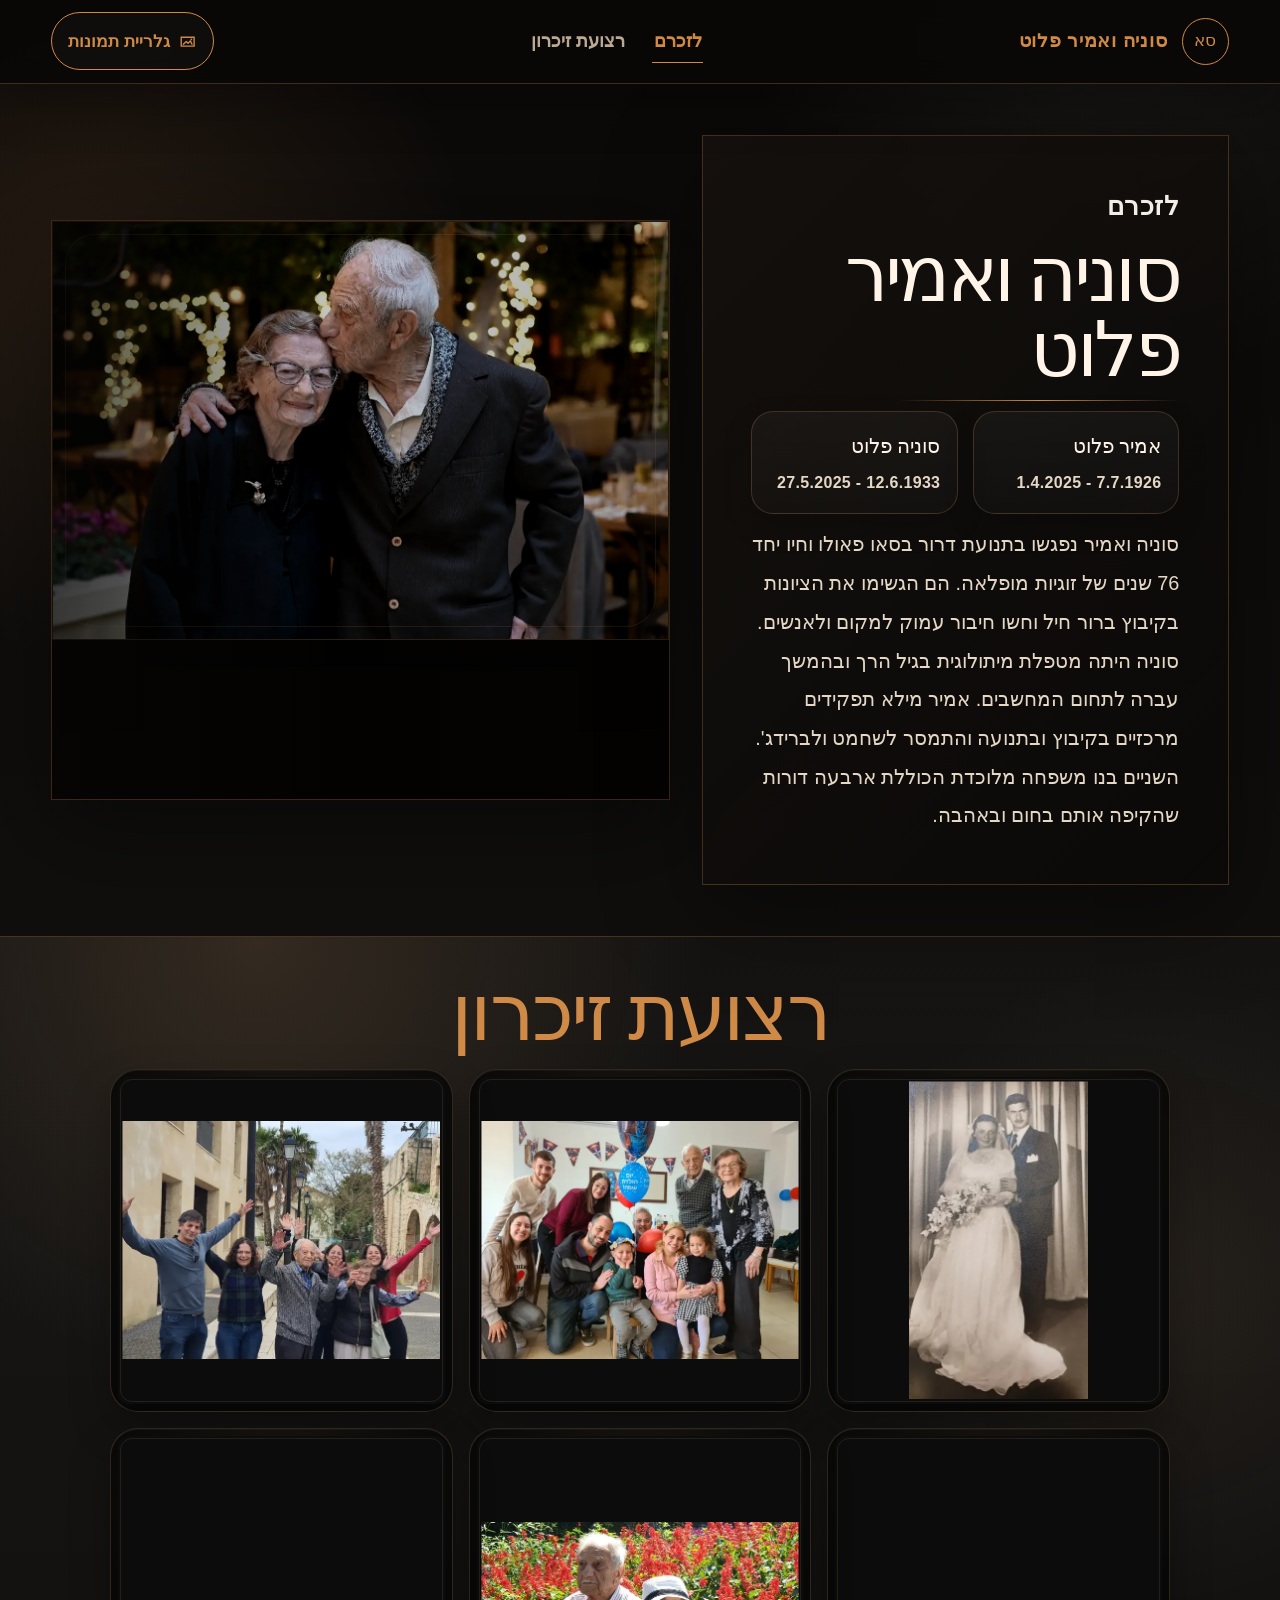
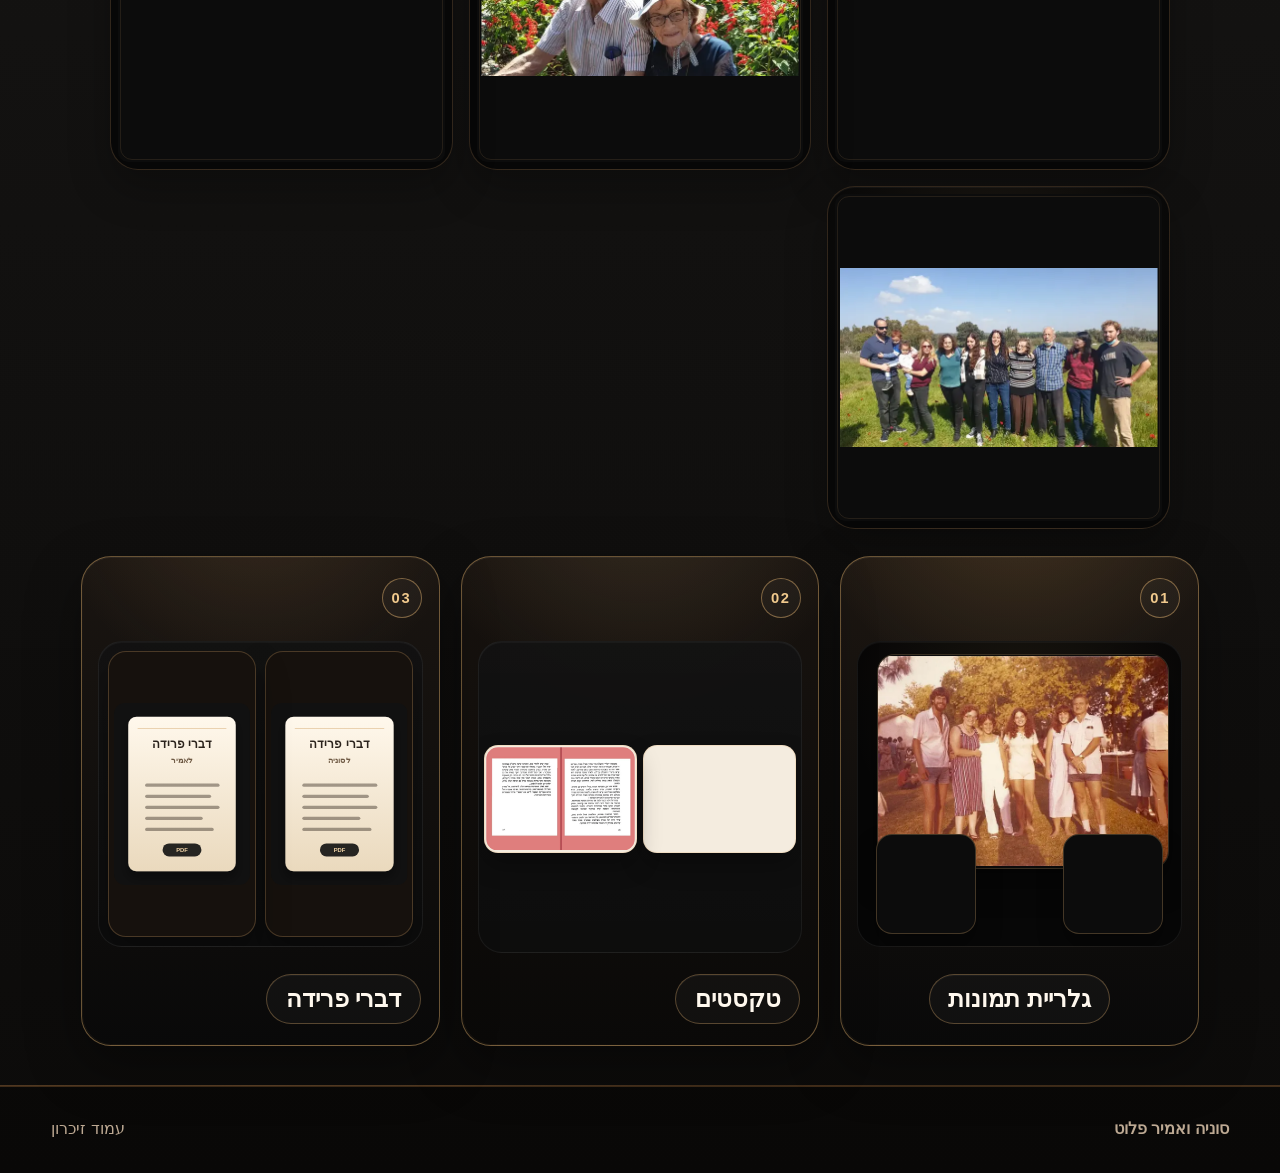
==== commit ff13725b: "Update index.html" ====
--- a/index.html
+++ b/index.html
@@ -86,7 +86,6 @@
           <a class="memory-tile action-tile memory-item atelier-card atelier-gallery-card" href="gallery.html">
             <div class="atelier-card-top">
               <span class="atelier-index" aria-hidden="true">01</span>
-              <span class="atelier-kicker">אוסף נבחר</span>
             </div>
             <div class="atelier-preview atelier-gallery-preview" aria-hidden="true">
               <img class="atelier-gallery-main" src="assets/thumbs-webp/photo-18.webp" alt="" width="640" height="464" loading="lazy" decoding="async"/>
@@ -101,7 +100,6 @@
           <button type="button" class="memory-tile action-tile memory-item atelier-card atelier-texts-card" data-modal-target="texts-modal" aria-controls="texts-modal" aria-expanded="false">
             <div class="atelier-card-top">
               <span class="atelier-index" aria-hidden="true">02</span>
-              <span class="atelier-kicker">כתבים נבחרים</span>
             </div>
             <div class="atelier-preview atelier-pages-preview" aria-hidden="true">
               <img src="assets/texts/photo-25.webp" alt="" width="1040" height="720" loading="lazy" decoding="async"/>
@@ -115,7 +113,6 @@
           <button type="button" class="memory-tile action-tile memory-item atelier-card atelier-farewell-card" data-modal-target="farewell-modal" aria-controls="farewell-modal" aria-expanded="false">
             <div class="atelier-card-top">
               <span class="atelier-index" aria-hidden="true">03</span>
-              <span class="atelier-kicker">מתוך תיקיית docs</span>
             </div>
             <div class="atelier-preview atelier-docs-preview" aria-hidden="true">
               <img class="doc-a" src="assets/docs/farewell-sonia-preview.svg" alt="" width="420" height="560" loading="lazy" decoding="async"/>
@@ -193,4 +190,4 @@
 
 </div>
 </body>
-</html>+</html>
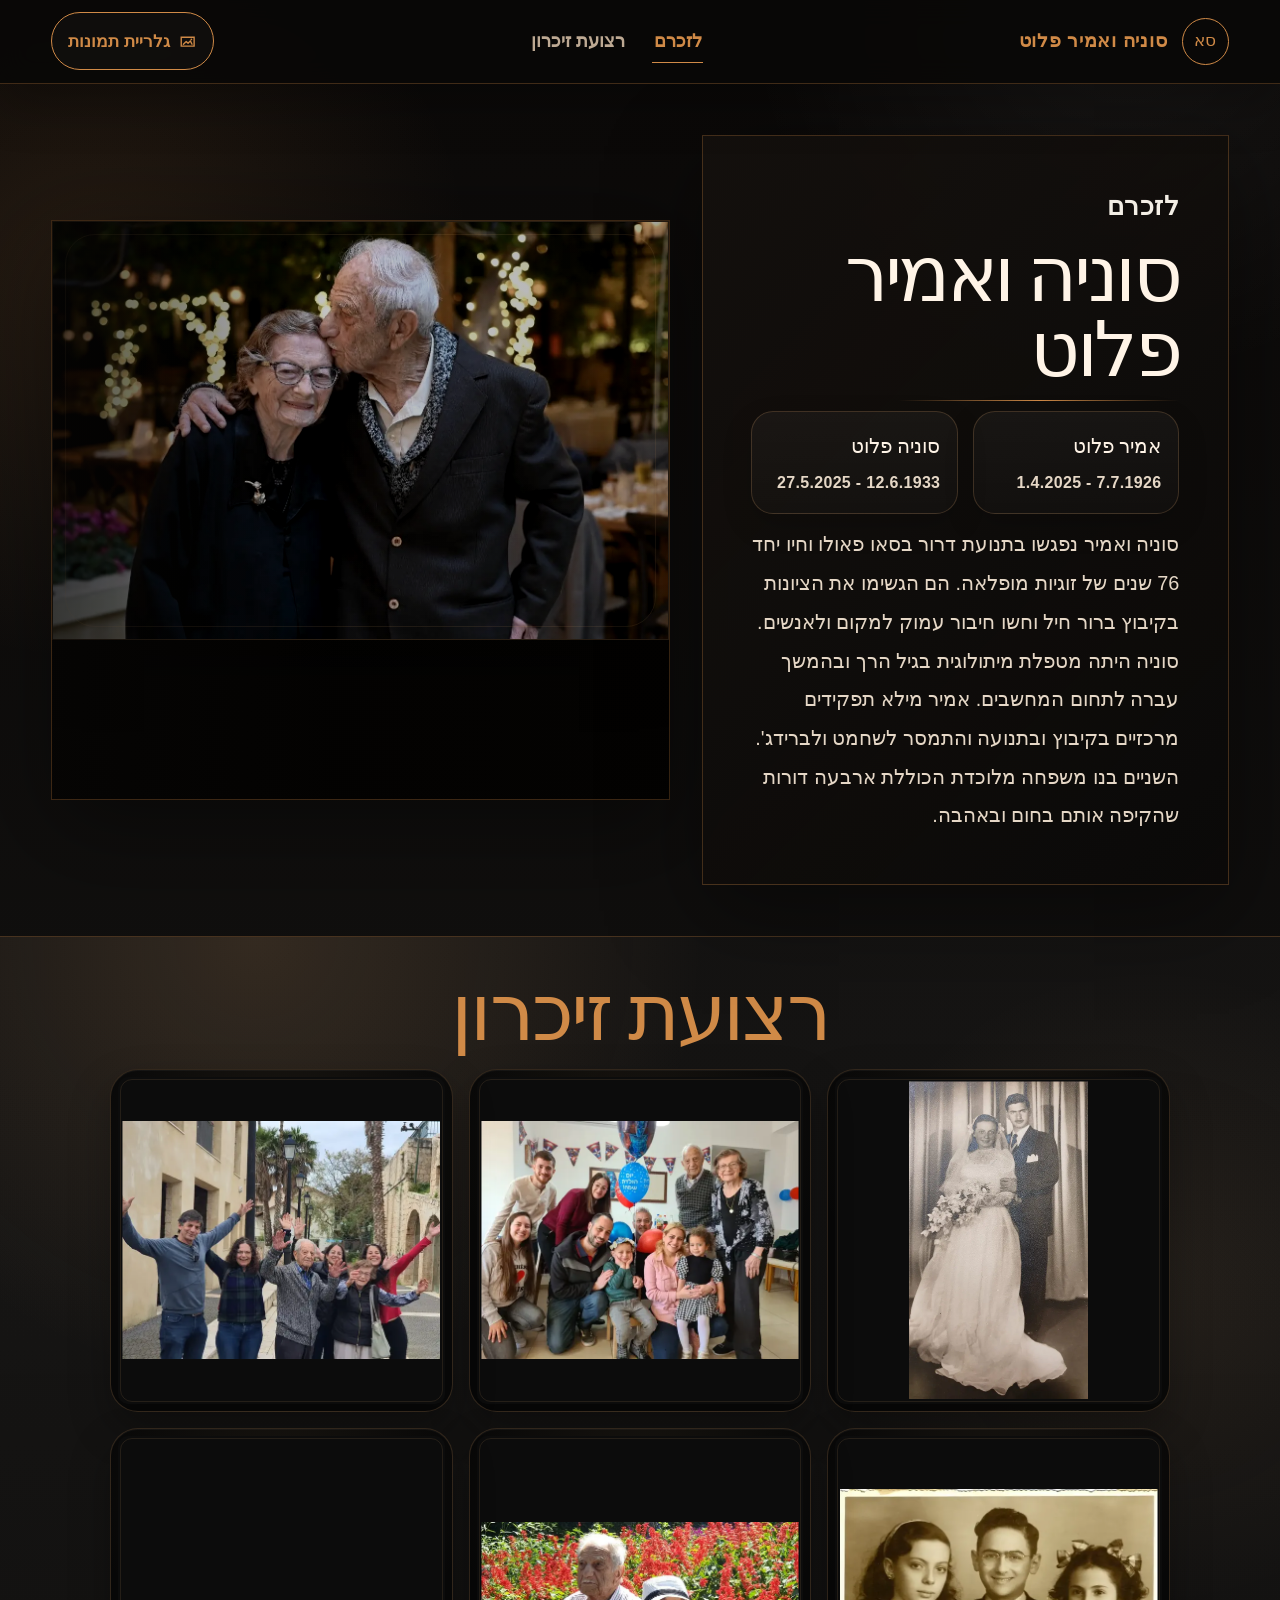
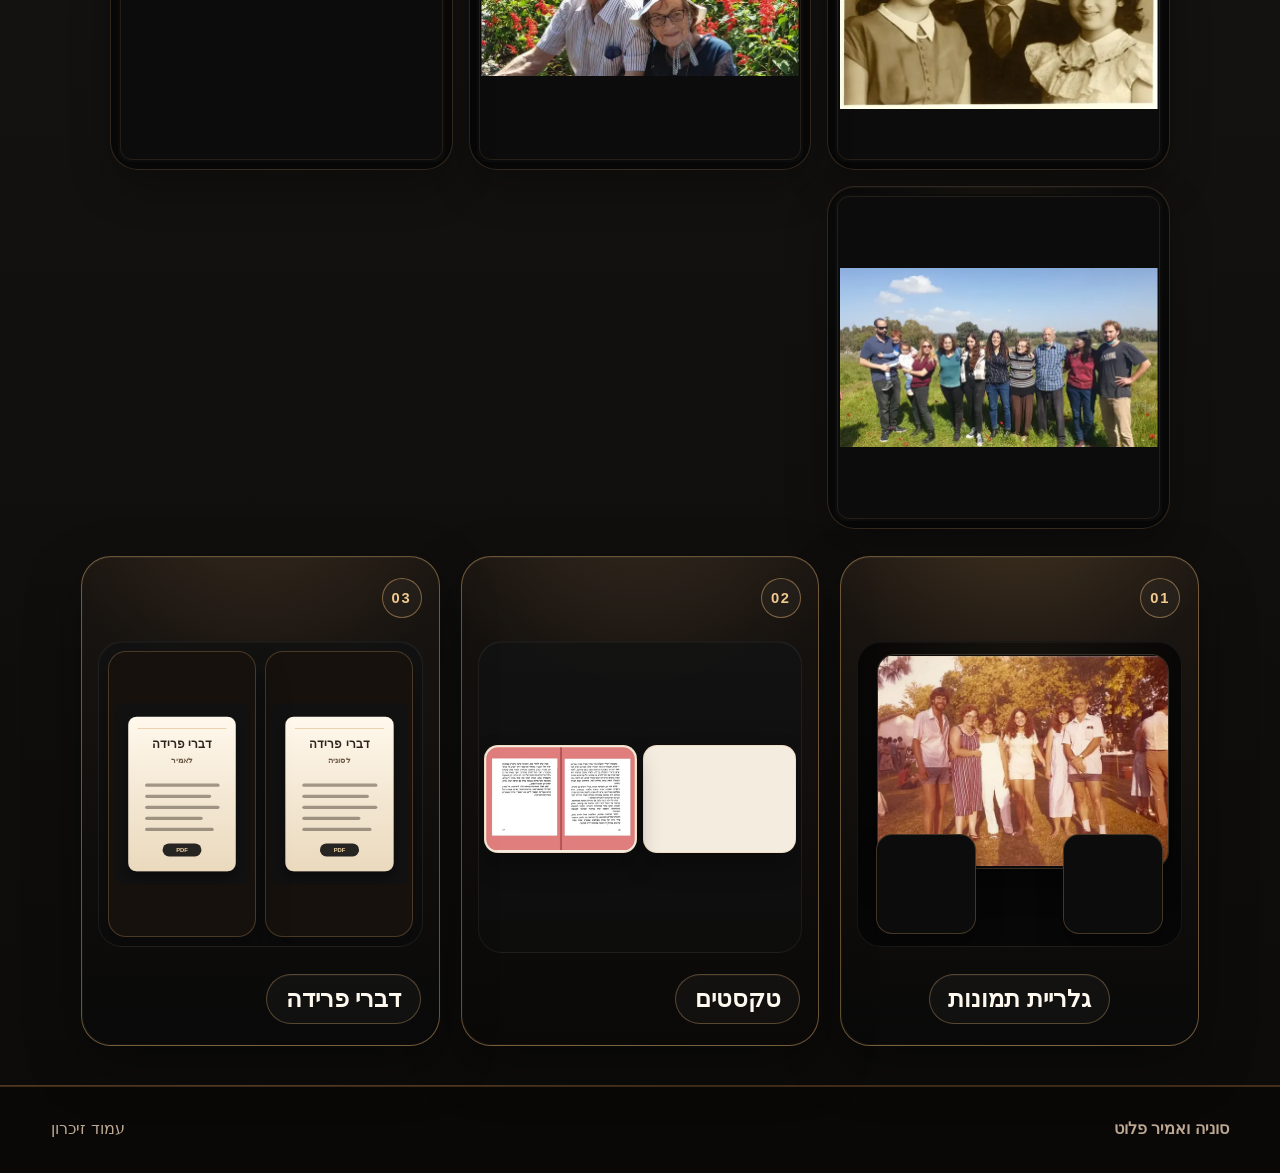
==== commit 4b726a9f: "Add files via upload" ====
--- a/index.html
+++ b/index.html
@@ -59,8 +59,8 @@
           <h2 id="ribbon-title" class="section-title">רצועת זיכרון</h2>
         </div>
         <ul class="memory-strip-photos" aria-label="תמונות נבחרות מתוך האלבום">
-          <li class="memory-strip-item"><figure class="memory-photo-small memory-item ornate-frame photo-cover" data-full="assets/shared-webp/photo-14.webp" tabindex="0" role="button" aria-label="הגדל תמונה: תמונת חתונה של סוניה ואמיר">
-            <img src="assets/thumbs-webp/photo-14.webp" alt="תמונת חתונה של סוניה ואמיר" width="360" height="640" loading="lazy" decoding="async"/>
+          <li class="memory-strip-item"><figure class="memory-photo-small memory-item ornate-frame photo-cover fixed-wedding-photo">
+            <img src="assets/shared-webp/photo-14.webp" alt="תמונת חתונה של סוניה ואמיר" width="619" height="1100" loading="lazy" decoding="async"/>
           </figure></li>
           <li class="memory-strip-item"><figure class="memory-photo-small memory-item ornate-frame photo-cover" data-full="assets/shared-webp/photo-11.webp" tabindex="0" role="button" aria-label="הגדל תמונה: מפגש משפחתי רחב">
             <img src="assets/thumbs-webp/photo-11.webp" alt="מפגש משפחתי רחב" width="640" height="480" loading="lazy" decoding="async"/>
--- a/assets/css/site.css
+++ b/assets/css/site.css
@@ -3538,3 +3538,26 @@
     min-block-size: 160px !important;
   }
 }
+
+
+/* Fixed wedding photo: static preview, full image visible, no click/zoom behavior */
+.final-black-page .fixed-wedding-photo,
+.gallery-card.fixed-wedding-photo {
+  cursor: default !important;
+}
+
+.final-black-page .fixed-wedding-photo img,
+.gallery-card.fixed-wedding-photo img,
+.refined-gallery-card.fixed-wedding-photo img {
+  object-fit: contain !important;
+  object-position: center top !important;
+}
+
+.gallery-card.fixed-wedding-photo:hover {
+  transform: none !important;
+}
+
+.gallery-card.fixed-wedding-photo:hover img,
+.final-black-page .fixed-wedding-photo:hover img {
+  transform: none !important;
+}
